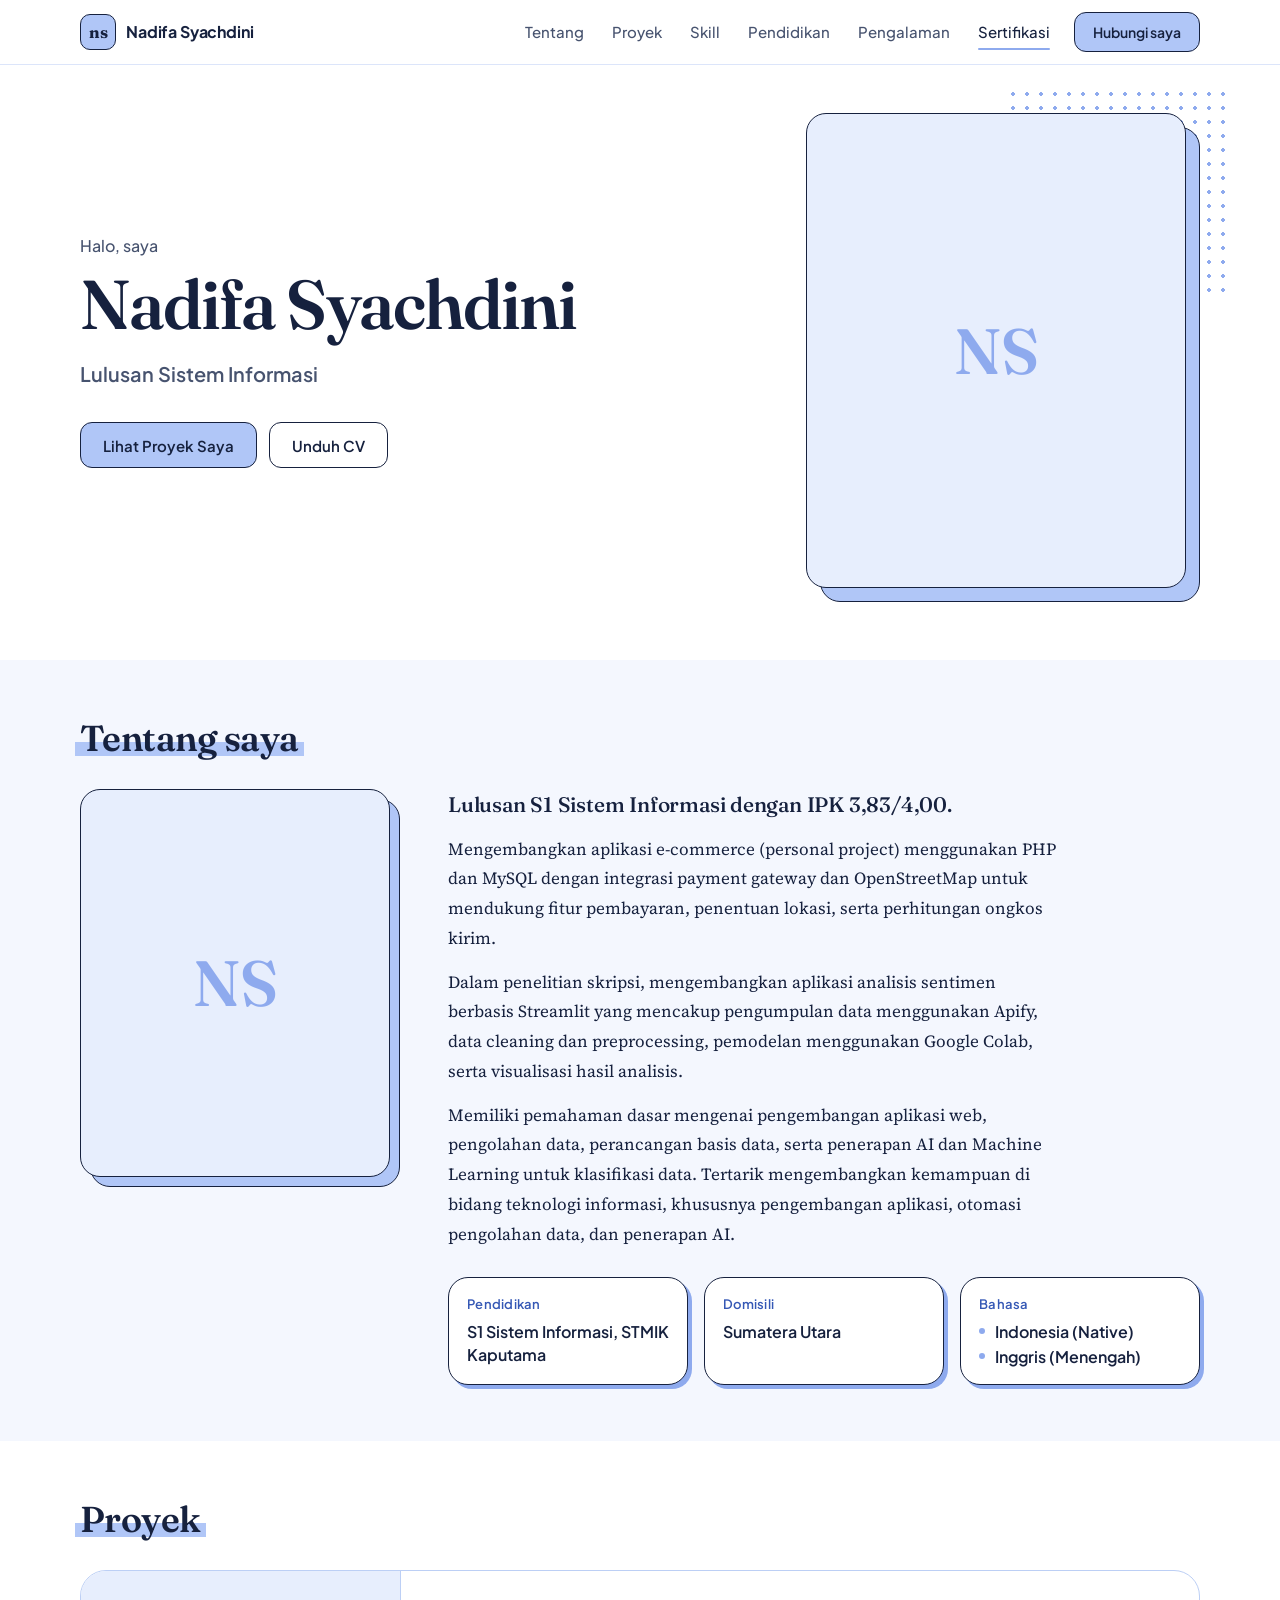
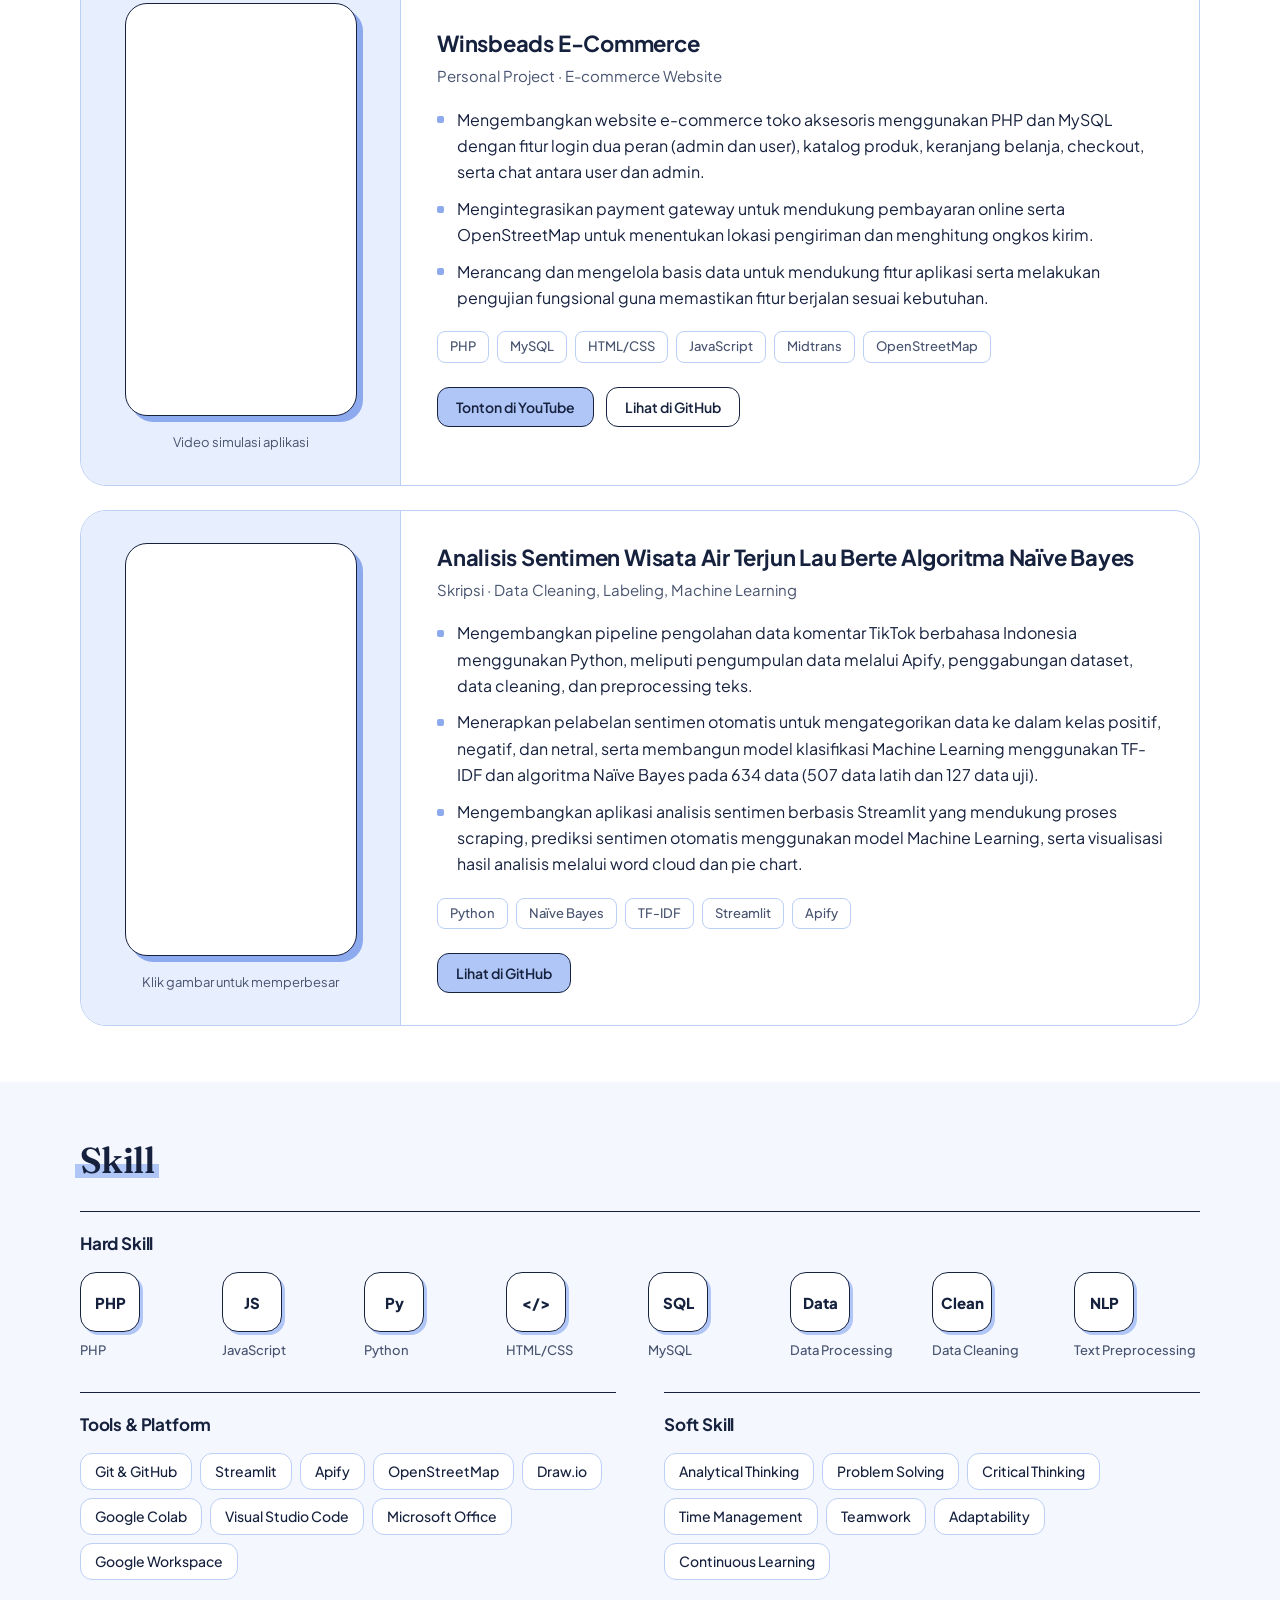
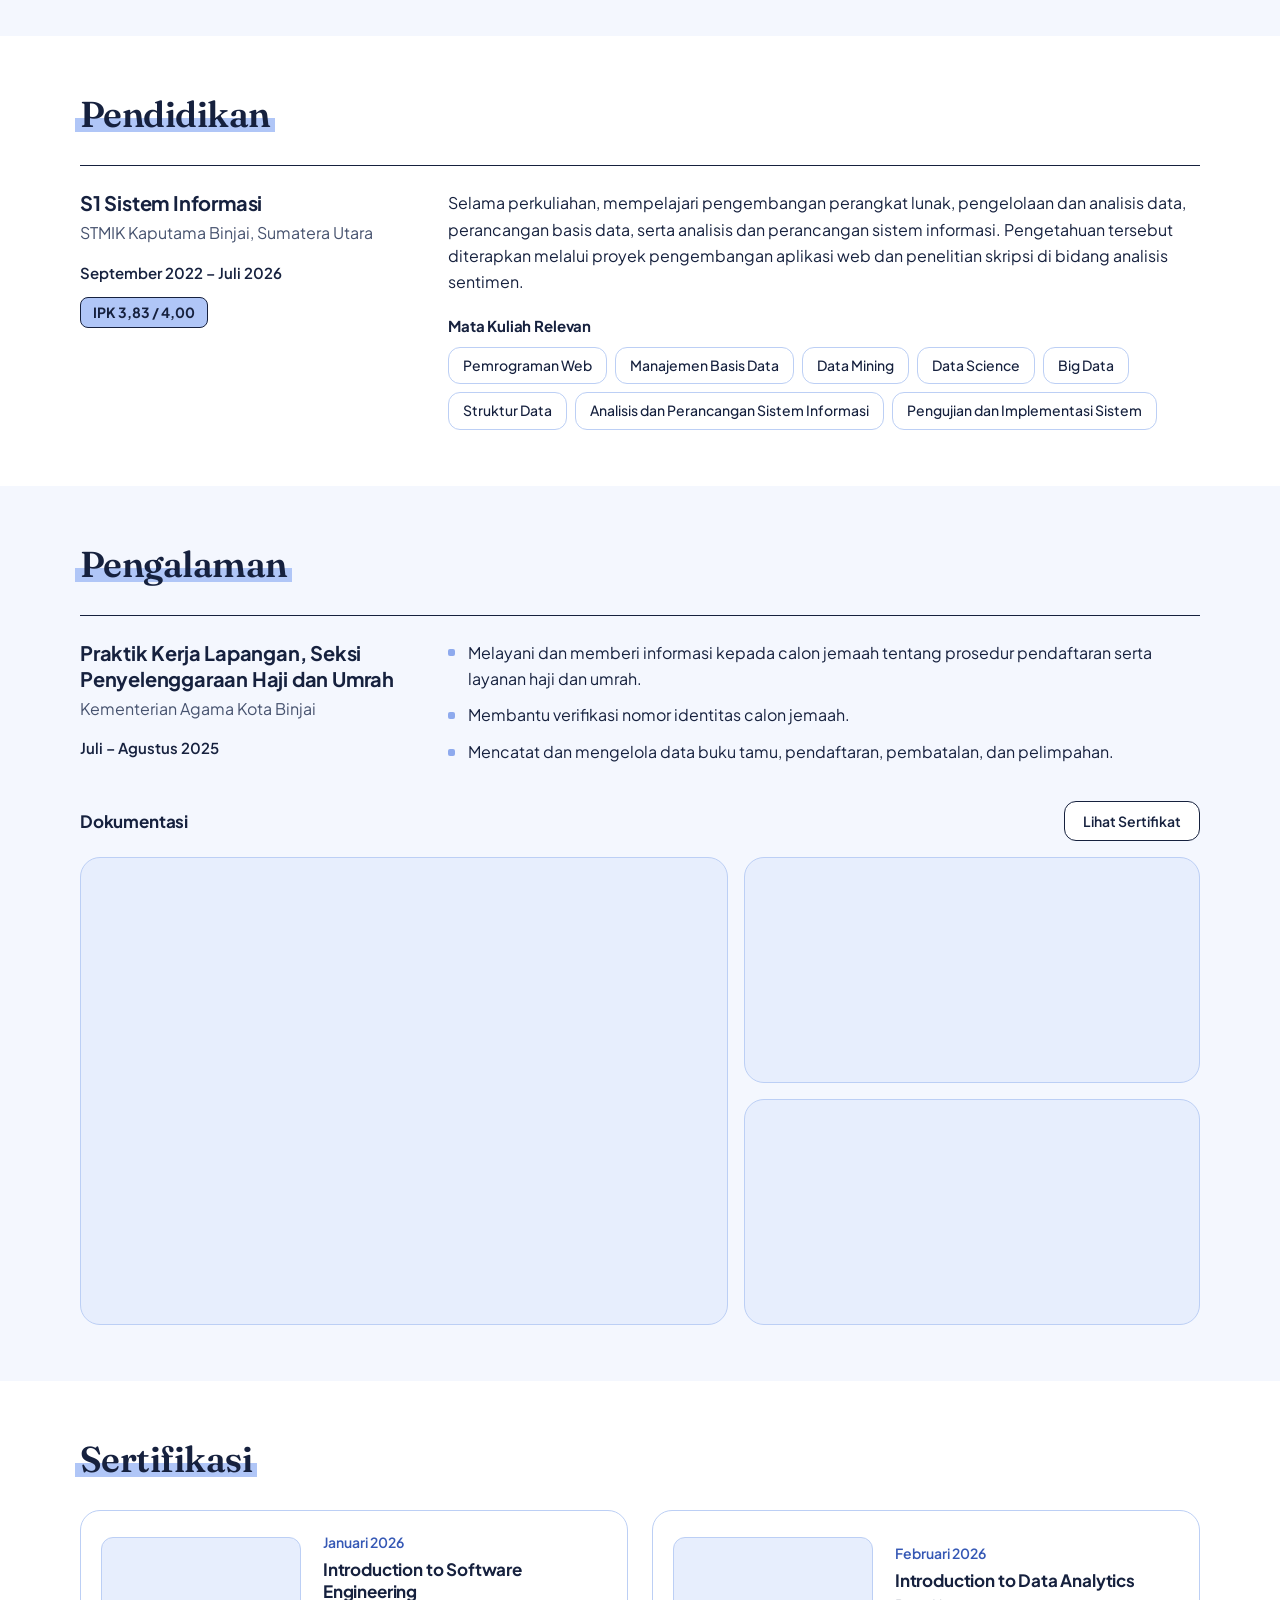
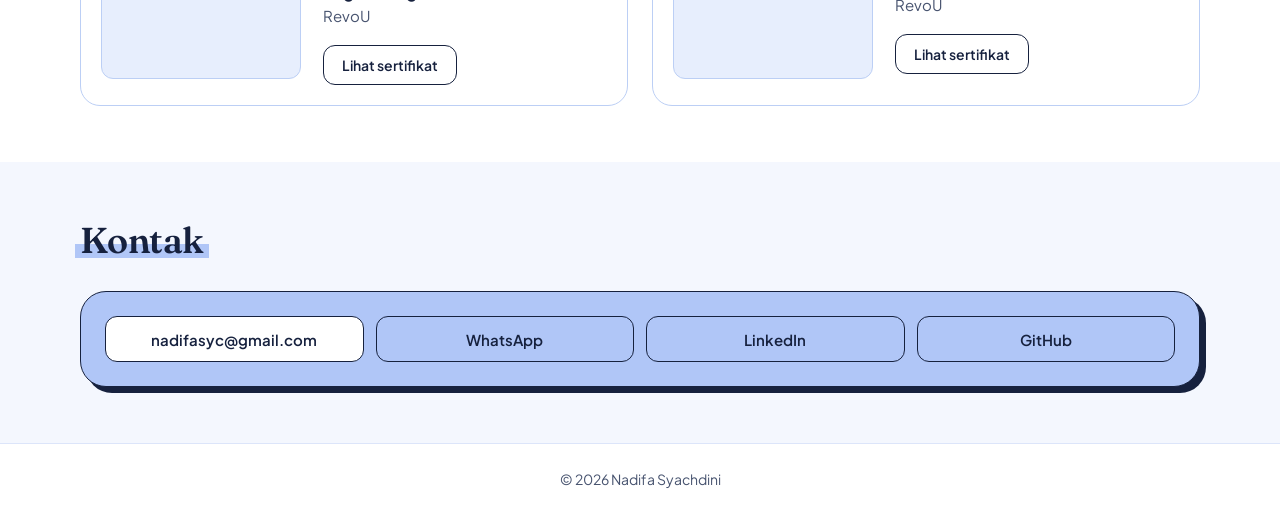
==== index.html @ 0b1e630a "Add files via upload" ====
<!DOCTYPE html>
<html lang="id">
<head>
  <meta charset="UTF-8">
  <meta name="viewport" content="width=device-width, initial-scale=1">

  <title>Nadifa Syachdini | Portofolio Lulusan Sistem Informasi</title>
  <meta name="description" content="Portofolio Nadifa Syachdini, lulusan S1 Sistem Informasi (IPK 3,83) yang mencari kesempatan magang di bidang teknologi informasi. Berisi proyek, pengalaman, dan keterampilan.">
  <meta name="theme-color" content="#B0C6F7">

  <meta property="og:title" content="Nadifa Syachdini | Portofolio">
  <meta property="og:description" content="Lulusan S1 Sistem Informasi yang mencari kesempatan magang. Lihat proyek, pengalaman, dan keterampilan saya.">
  <meta property="og:type" content="website">

  <link rel="icon" href="data:image/svg+xml,%3Csvg xmlns='http://www.w3.org/2000/svg' viewBox='0 0 64 64'%3E%3Crect x='2' y='2' width='60' height='60' rx='16' fill='%23B0C6F7' stroke='%2316213E' stroke-width='4'/%3E%3Ctext x='32' y='42' font-size='28' text-anchor='middle' fill='%2316213E' font-family='Georgia,serif' font-weight='700'%3Ens%3C/text%3E%3C/svg%3E">

  <link rel="preconnect" href="https://fonts.googleapis.com">
  <link rel="preconnect" href="https://fonts.gstatic.com" crossorigin>
  <link href="https://fonts.googleapis.com/css2?family=Fraunces:opsz,wght@9..144,500;9..144,600;9..144,700&family=Plus+Jakarta+Sans:wght@400;500;600;700;800&family=Source+Serif+4:opsz,wght@8..60,400;8..60,500&display=swap" rel="stylesheet">
  <link rel="stylesheet" href="style.css?v=10">
</head>
<body>

<a class="skip-link" href="#konten">Lewati ke konten</a>

<!-- ================= NAVIGASI ================= -->
<header class="site-header">
  <div class="wrap header-inner">
    <a class="brand" href="#beranda" aria-label="Kembali ke atas">
      <span class="brand-mark">ns</span>
      <span class="brand-name">Nadifa Syachdini</span>
    </a>

    <button class="nav-toggle" aria-expanded="false" aria-controls="menu" aria-label="Buka menu">
      <span></span><span></span>
    </button>

    <nav id="menu" class="nav" aria-label="Navigasi utama">
      <a href="#tentang">Tentang</a>
      <a href="#proyek">Proyek</a>
      <a href="#skill">Skill</a>
      <a href="#pendidikan">Pendidikan</a>
      <a href="#pengalaman">Pengalaman</a>
      <a href="#sertifikasi">Sertifikasi</a>
      <a href="#kontak" class="btn btn-primary btn-sm">Hubungi saya</a>
    </nav>
  </div>
</header>

<main id="konten">

<!-- ================= BERANDA ================= -->
<section class="hero" id="beranda">
  <div class="wrap hero-grid">
    <div class="hero-text">
      <p class="hello">Halo, saya</p>
      <h1>Nadifa Syachdini</h1>
      <p class="role">Lulusan Sistem Informasi</p>

      <div class="hero-actions">
        <a class="btn btn-primary" href="#proyek">Lihat Proyek Saya</a>
        <a class="btn btn-secondary" href="assets/CV-Nadifa-Syachdini.pdf" download>Unduh CV</a>
      </div>
    </div>

    <div class="hero-art">
      <div class="photo-frame">
        <div class="photo">
          <span class="initials" aria-hidden="true">NS</span>
          <img src="assets/foto.jpg" width="1000" height="1500" alt="Foto Nadifa Syachdini" fetchpriority="high" onerror="this.remove()">
        </div>
      </div>
    </div>
  </div>
</section>

<!-- ================= TENTANG ================= -->
<section class="section band" id="tentang">
  <div class="wrap">
    <div class="section-head"><h2>Tentang saya</h2></div>

    <div class="about-grid">
      <div class="photo-frame photo-frame-sm">
        <div class="photo">
          <span class="initials" aria-hidden="true">NS</span>
          <img src="assets/foto-tentang.jpg" width="960" height="1440" alt="Nadifa Syachdini mengenakan toga wisuda sambil membawa ijazah" loading="lazy" onerror="this.remove()">
        </div>
      </div>

      <div class="about-body">
        <p class="lead">Lulusan S1 Sistem Informasi dengan IPK 3,83/4,00.</p>

        <p>Mengembangkan aplikasi e-commerce (personal project) menggunakan PHP dan MySQL dengan integrasi payment gateway dan OpenStreetMap untuk mendukung fitur pembayaran, penentuan lokasi, serta perhitungan ongkos kirim.</p>
        <p>Dalam penelitian skripsi, mengembangkan aplikasi analisis sentimen berbasis Streamlit yang mencakup pengumpulan data menggunakan Apify, data cleaning dan preprocessing, pemodelan menggunakan Google Colab, serta visualisasi hasil analisis.</p>
        <p>Memiliki pemahaman dasar mengenai pengembangan aplikasi web, pengolahan data, perancangan basis data, serta penerapan AI dan Machine Learning untuk klasifikasi data. Tertarik mengembangkan kemampuan di bidang teknologi informasi, khususnya pengembangan aplikasi, otomasi pengolahan data, dan penerapan AI.</p>
        <dl class="facts">
          <div><dt>Pendidikan</dt><dd>S1 Sistem Informasi, STMIK Kaputama</dd></div>
          <div><dt>Domisili</dt><dd>Sumatera Utara</dd></div>
          <div>
            <dt>Bahasa</dt>
            <dd>
              <ul class="lang-list">
                <li>Indonesia (Native)</li>
                <li>Inggris (Menengah)</li>
              </ul>
            </dd>
          </div>
        </dl>
      </div>
    </div>
  </div>
</section>

<!-- ================= PROYEK ================= -->
<section class="section" id="proyek">
  <div class="wrap">
    <div class="section-head"><h2>Proyek</h2></div>

    <div class="projects">

      <article class="project">
        <div class="project-media">
          <div class="phone">
            <iframe src="https://www.youtube-nocookie.com/embed/VL2vAfkAEVM?rel=0" title="Video simulasi website Winsbeads E-Commerce" loading="lazy" allow="accelerometer; encrypted-media; picture-in-picture; fullscreen" allowfullscreen referrerpolicy="strict-origin-when-cross-origin"></iframe>
          </div>
          <p class="media-hint">Video simulasi aplikasi</p>
        </div>
        <div class="project-body">
          <h3>Winsbeads E-Commerce</h3>
          <p class="meta">Personal Project · E-commerce Website</p>
          <ul class="points">
            <li>Mengembangkan website e-commerce toko aksesoris menggunakan PHP dan MySQL dengan fitur login dua peran (admin dan user), katalog produk, keranjang belanja, checkout, serta chat antara user dan admin.</li>
            <li>Mengintegrasikan payment gateway untuk mendukung pembayaran online serta OpenStreetMap untuk menentukan lokasi pengiriman dan menghitung ongkos kirim.</li>
            <li>Merancang dan mengelola basis data untuk mendukung fitur aplikasi serta melakukan pengujian fungsional guna memastikan fitur berjalan sesuai kebutuhan.</li>
          </ul>
          <ul class="tags"><li>PHP</li><li>MySQL</li><li>HTML/CSS</li><li>JavaScript</li><li>Midtrans</li><li>OpenStreetMap</li></ul>
          <div class="actions">
            <a class="btn btn-primary btn-sm" href="https://youtube.com/shorts/VL2vAfkAEVM" target="_blank" rel="noopener">Tonton di YouTube</a>
            <a class="btn btn-secondary btn-sm" href="https://github.com/nadifasyc/WinsBeads" target="_blank" rel="noopener">Lihat di GitHub</a>
          </div>
        </div>
      </article>

      <article class="project">
        <div class="project-media">
          <a class="phone" href="assets/analisis-sentimen.jpg" target="_blank" rel="noopener" aria-label="Buka tangkapan layar aplikasi analisis sentimen dalam ukuran penuh">
            <img src="assets/analisis-sentimen.jpg" width="1080" height="1920" alt="Tangkapan layar aplikasi Streamlit analisis sentimen: unggah dataset CSV, hasil preprocessing, hasil prediksi Naive Bayes, serta pie chart dan word cloud per kelas sentimen" loading="lazy" onerror="this.remove()">
          </a>
          <p class="media-hint">Klik gambar untuk memperbesar</p>
        </div>
        <div class="project-body">
          <h3>Analisis Sentimen Wisata Air Terjun Lau Berte Algoritma Naïve Bayes</h3>
          <p class="meta">Skripsi · Data Cleaning, Labeling, Machine Learning</p>
          <ul class="points">
            <li>Mengembangkan pipeline pengolahan data komentar TikTok berbahasa Indonesia menggunakan Python, meliputi pengumpulan data melalui Apify, penggabungan dataset, data cleaning, dan preprocessing teks.</li>
            <li>Menerapkan pelabelan sentimen otomatis untuk mengategorikan data ke dalam kelas positif, negatif, dan netral, serta membangun model klasifikasi Machine Learning menggunakan TF-IDF dan algoritma Naïve Bayes pada 634 data (507 data latih dan 127 data uji).</li>
            <li>Mengembangkan aplikasi analisis sentimen berbasis Streamlit yang mendukung proses scraping, prediksi sentimen otomatis menggunakan model Machine Learning, serta visualisasi hasil analisis melalui word cloud dan pie chart.</li>
          </ul>
          <ul class="tags"><li>Python</li><li>Naïve Bayes</li><li>TF-IDF</li><li>Streamlit</li><li>Apify</li></ul>
          <div class="actions">
            <a class="btn btn-primary btn-sm" href="https://github.com/nadifasyc/Sentiment-Analysis-of-TikTok-Comments-on-Lau-Berte-Waterfall-using-Na-ve-Bayes-Classifier.git" target="_blank" rel="noopener">Lihat di GitHub</a>
          </div>
        </div>
      </article>

    </div>
  </div>
</section>

<!-- ================= SKILL ================= -->
<section class="section band" id="skill">
  <div class="wrap">
    <div class="section-head">
      <h2>Skill</h2>
    </div>

    <div class="skill-group">
      <h3>Hard Skill</h3>
      <ul class="tiles">
        <li><b class="tile">PHP</b>PHP</li>
        <li><b class="tile">JS</b>JavaScript</li>
        <li><b class="tile">Py</b>Python</li>
        <li><b class="tile">&lt;/&gt;</b>HTML/CSS</li>
        <li><b class="tile">SQL</b>MySQL</li>
        <li><b class="tile">Data</b>Data Processing</li>
        <li><b class="tile">Clean</b>Data Cleaning</li>
        <li><b class="tile">NLP</b>Text Preprocessing</li>
      </ul>
    </div>

    <div class="skill-pair">
      <div class="skill-group">
        <h3>Tools &amp; Platform</h3>
        <ul class="chips">
          <li>Git &amp; GitHub</li>
          <li>Streamlit</li>
          <li>Apify</li>
          <li>OpenStreetMap</li>
          <li>Draw.io</li>
          <li>Google Colab</li>
          <li>Visual Studio Code</li>
          <li>Microsoft Office</li>
          <li>Google Workspace</li>
        </ul>
      </div>

      <div class="skill-group">
        <h3>Soft Skill</h3>
        <ul class="chips">
          <li>Analytical Thinking</li>
          <li>Problem Solving</li>
          <li>Critical Thinking</li>
          <li>Time Management</li>
          <li>Teamwork</li>
          <li>Adaptability</li>
          <li>Continuous Learning</li>
        </ul>
      </div>
    </div>
  </div>
</section>

<!-- ================= PENDIDIKAN ================= -->
<section class="section" id="pendidikan">
  <div class="wrap">
    <div class="section-head"><h2>Pendidikan</h2></div>

    <article class="entry">
      <div class="entry-meta">
        <h3>S1 Sistem Informasi</h3>
        <p class="org">STMIK Kaputama Binjai, Sumatera Utara</p>
        <p class="period">September 2022 – Juli 2026</p>
        <p class="gpa">IPK 3,83 / 4,00</p>
      </div>
      <div class="entry-body">
        <p>Selama perkuliahan, mempelajari pengembangan perangkat lunak, pengelolaan dan analisis data, perancangan basis data, serta analisis dan perancangan sistem informasi. Pengetahuan tersebut diterapkan melalui proyek pengembangan aplikasi web dan penelitian skripsi di bidang analisis sentimen.</p>
        <h4 class="label">Mata Kuliah Relevan</h4>
        <ul class="chips">
          <li>Pemrograman Web</li>
          <li>Manajemen Basis Data</li>
          <li>Data Mining</li>
          <li>Data Science</li>
          <li>Big Data</li>
          <li>Struktur Data</li>
          <li>Analisis dan Perancangan Sistem Informasi</li>
          <li>Pengujian dan Implementasi Sistem</li>
        </ul>
      </div>
    </article>
  </div>
</section>

<!-- ================= PENGALAMAN ================= -->
<section class="section band" id="pengalaman">
  <div class="wrap">
    <div class="section-head"><h2>Pengalaman</h2></div>

    <article class="entry">
      <div class="entry-meta">
        <h3>Praktik Kerja Lapangan, Seksi Penyelenggaraan Haji dan Umrah</h3>
        <p class="org">Kementerian Agama Kota Binjai</p>
        <p class="period">Juli – Agustus 2025</p>
      </div>
      <div class="entry-body">
        <ul class="points">
          <li>Melayani dan memberi informasi kepada calon jemaah tentang prosedur pendaftaran serta layanan haji dan umrah.</li>
          <li>Membantu verifikasi nomor identitas calon jemaah.</li>
          <li>Mencatat dan mengelola data buku tamu, pendaftaran, pembatalan, dan pelimpahan.</li>
        </ul>
      </div>
    </article>

    <div class="docs">
      <div class="docs-head">
        <h4>Dokumentasi</h4>
        <a class="btn btn-secondary btn-sm" href="assets/sertifikat/magang-kemenag-binjai.pdf" target="_blank" rel="noopener">Lihat Sertifikat</a>
      </div>
      <div class="gallery">
        <figure class="g-main"><img src="assets/magang/foto-4.jpg" width="1400" height="990" alt="Foto bersama di depan Kantor Kementerian Agama Kota Binjai" loading="lazy" onerror="this.remove()"></figure>
        <figure><img src="assets/magang/foto-2.jpg" width="1000" height="562" alt="Dokumentasi kegiatan magang di ruang rapat Kementerian Agama Kota Binjai" loading="lazy" onerror="this.remove()"></figure>
        <figure><img src="assets/magang/foto-3.jpg" width="1000" height="562" alt="Dokumentasi kegiatan magang bersama pembimbing di Kementerian Agama Kota Binjai" loading="lazy" onerror="this.remove()"></figure>
      </div>
    </div>
  </div>
</section>

<!-- ================= SERTIFIKASI ================= -->
<section class="section" id="sertifikasi">
  <div class="wrap">
    <div class="section-head"><h2>Sertifikasi</h2></div>

    <div class="certs">

      <article class="cert">
        <a class="cert-thumb" href="assets/sertifikat/revou-software-engineering.pdf" target="_blank" rel="noopener" aria-label="Buka sertifikat Introduction to Software Engineering">
          <img src="assets/sertifikat/revou-software-engineering.jpg" width="900" height="638" alt="Pratinjau sertifikat Introduction to Software Engineering dari RevoU" loading="lazy" onerror="this.remove()">
        </a>
        <div class="cert-body">
          <p class="cert-date">Januari 2026</p>
          <h3>Introduction to Software Engineering</h3>
          <p class="cert-issuer">RevoU</p>
          <a class="btn btn-secondary btn-sm" href="assets/sertifikat/revou-software-engineering.pdf" target="_blank" rel="noopener">Lihat sertifikat</a>
        </div>
      </article>

      <article class="cert">
        <a class="cert-thumb" href="assets/sertifikat/revou-data-analytics.pdf" target="_blank" rel="noopener" aria-label="Buka sertifikat Introduction to Data Analytics">
          <img src="assets/sertifikat/revou-data-analystics.jpg" width="900" height="638" alt="Pratinjau sertifikat Introduction to Data Analytics dari RevoU" loading="lazy" onerror="this.remove()">
        </a>
        <div class="cert-body">
          <p class="cert-date">Februari 2026</p>
          <h3>Introduction to Data Analytics</h3>
          <p class="cert-issuer">RevoU</p>
          <a class="btn btn-secondary btn-sm" href="assets/sertifikat/revou-data-analytics.pdf" target="_blank" rel="noopener">Lihat sertifikat</a>
        </div>
      </article>

    </div>
  </div>
</section>

<!-- ================= KONTAK ================= -->
<section class="section band" id="kontak">
  <div class="wrap">
    <div class="section-head"><h2>Kontak</h2></div>

    <div class="contact-panel">
      <a class="btn btn-light" href="mailto:nadifasyc@gmail.com">nadifasyc@gmail.com</a>
      <a class="btn btn-outline" href="https://wa.me/6285763387532" target="_blank" rel="noopener">WhatsApp</a>
      <a class="btn btn-outline" href="https://www.linkedin.com/in/nadifa-syachdini-57b372319/" target="_blank" rel="noopener">LinkedIn</a>
      <a class="btn btn-outline" href="https://github.com/nadifasyc" target="_blank" rel="noopener">GitHub</a>
    </div>
  </div>
</section>

</main>

<footer class="site-footer">
  <div class="wrap">
    <p>© <span id="tahun">2026</span> Nadifa Syachdini</p>
  </div>
</footer>

<script src="script.js"></script>
</body>
</html>
---- style.css ----
/* =========================================================
   PORTOFOLIO – biru #B0C6F7 dan putih
   Semua ukuran dan warna diatur dari blok :root di bawah ini.

   Bahasa visual:
   - garis tinta tipis (1–1,5px) untuk elemen yang bisa disentuh
   - blok biru #B0C6F7 datar sebagai satu-satunya warna isian utama
   - bayangan "offset" keras (bukan bayangan lembut) pada beberapa elemen
   ========================================================= */

:root {
  /* warna */
  --brand:      #B0C6F7;   /* biru utama permintaan Anda */
  --brand-600:  #8EAAEE;   /* hover, bayangan offset, titik hiasan */
  --brand-700:  #3558B5;   /* teks tautan (kontras 6,5:1 di atas putih) */
  --tint-1:     #F4F7FE;   /* latar section selang-seling */
  --tint-2:     #E7EEFD;   /* panel media */
  --line:       #DCE5FA;
  --line-strong:#BCCFF5;
  --ink:        #16213E;   /* teks utama: biru tua, bukan hitam */
  --ink-2:      #47536F;   /* teks sekunder */
  --white:      #FFFFFF;

  /* huruf */
  --font-display: "Fraunces", "Bitstream Charter", Charter, Georgia, serif;
  --font-body: "Plus Jakarta Sans", Inter, "Segoe UI", system-ui, sans-serif;

  /* sudut */
  --r-s: 8px;
  --r-m: 12px;
  --r-l: 20px;
  --r-xl: 26px;

  /* tata letak: semua section memakai angka yang sama */
  --wrap: 1120px;
  --gutter: 24px;
  --side: 320px;           /* lebar kolom kiri (foto, meta, media proyek) */
  --gap: 48px;             /* jarak antar kolom */
  --space-section: 56px;   /* jarak atas dan bawah tiap section */
  --space-head: 28px;      /* jarak judul section ke isi */
  --header-h: 64px;
}

*, *::before, *::after { box-sizing: border-box; }
html { scroll-behavior: smooth; scroll-padding-top: calc(var(--header-h) + 16px); -webkit-text-size-adjust: 100%; }
body {
  margin: 0;
  font: 400 1rem/1.65 var(--font-body);
  color: var(--ink);
  background: var(--white);
  -webkit-font-smoothing: antialiased;
  overflow-x: hidden;
}
img { max-width: 100%; display: block; }
a { color: var(--brand-700); }
h1, h2, h3, h4, p, ul, ol, dl, dd, figure { margin: 0; padding: 0; }
ul, ol { list-style: none; }
h3, h4 { font-family: var(--font-body); line-height: 1.3; letter-spacing: -.01em; }

.wrap { width: min(var(--wrap), 100% - var(--gutter) * 2); margin-inline: auto; }

:focus-visible { outline: 3px solid var(--brand-700); outline-offset: 3px; border-radius: 6px; }

.skip-link { position: absolute; left: 16px; top: -64px; z-index: 100; background: var(--ink); color: #fff; padding: 10px 16px; border-radius: var(--r-s); }
.skip-link:focus { top: 12px; }

/* ---------- Tombol: satu tinggi, satu bentuk ---------- */
.btn {
  display: inline-flex; align-items: center; justify-content: center; gap: 8px;
  height: 46px; padding: 0 22px; border-radius: var(--r-m);
  border: 1.5px solid var(--ink); font: 600 .9375rem/1 var(--font-body);
  text-decoration: none; text-align: center; white-space: nowrap; cursor: pointer;
  transition: transform .15s, box-shadow .15s, background-color .15s;
}
.btn-sm { height: 40px; padding: 0 18px; font-size: .875rem; }
.btn-primary { background: var(--brand); color: var(--ink); }
.btn-secondary { background: var(--white); color: var(--ink); }
.btn-primary:hover { transform: translate(-2px, -2px); box-shadow: 3px 3px 0 var(--ink); }
.btn-secondary:hover { transform: translate(-2px, -2px); box-shadow: 3px 3px 0 var(--brand-600); }
.btn:active { transform: none; box-shadow: none; }

/* ---------- Header ---------- */
.site-header { position: sticky; top: 0; z-index: 50; background: var(--white); border-bottom: 1px solid var(--line); }
.header-inner { height: var(--header-h); display: flex; align-items: center; justify-content: space-between; gap: 24px; }
.brand { display: flex; align-items: center; gap: 10px; text-decoration: none; color: var(--ink); }
.brand-mark {
  display: grid; place-items: center; width: 36px; height: 36px; border-radius: 10px;
  background: var(--brand); border: 1.5px solid var(--ink);
  font: 700 1rem/1 var(--font-display);
}
.brand-name { font-weight: 700; letter-spacing: -.01em; }

.nav { display: flex; align-items: center; gap: 4px; }
.nav a:not(.btn) { position: relative; padding: 8px 12px; color: var(--ink-2); font-weight: 500; font-size: .9375rem; text-decoration: none; transition: color .15s; }
.nav a:not(.btn):hover { color: var(--ink); }
.nav a:not(.btn)[aria-current="true"] { color: var(--ink); }
.nav a:not(.btn)[aria-current="true"]::after { content: ""; position: absolute; left: 12px; right: 12px; bottom: 2px; height: 2px; background: var(--brand-600); border-radius: 2px; }
.nav .btn { margin-left: 8px; }

.nav-toggle { display: none; width: 44px; height: 44px; position: relative; background: var(--white); border: 1.5px solid var(--ink); border-radius: var(--r-m); cursor: pointer; }
.nav-toggle span { position: absolute; left: 12px; right: 12px; height: 2px; background: var(--ink); border-radius: 2px; transition: transform .2s, top .2s; }
.nav-toggle span:first-child { top: 15px; }
.nav-toggle span:last-child { top: 25px; }
.nav-toggle[aria-expanded="true"] span:first-child { top: 20px; transform: rotate(45deg); }
.nav-toggle[aria-expanded="true"] span:last-child { top: 20px; transform: rotate(-45deg); }

/* ---------- Pola section ---------- */
.section { padding-block: var(--space-section); }
.band { background: var(--tint-1); }
.section-head { margin-bottom: var(--space-head); }
.section-head h2 {
  display: inline; font: 600 clamp(1.75rem, 3vw, 2.25rem)/1.25 var(--font-display); letter-spacing: -.015em;
  padding: 0 .14em; margin-left: -.14em;
  background: linear-gradient(transparent 60%, var(--brand) 60% 92%, transparent 92%);
  -webkit-box-decoration-break: clone; box-decoration-break: clone;
}
.section-intro { margin-top: 14px; color: var(--ink-2); }

/* ---------- Bingkai foto (dipakai di beranda dan tentang) ---------- */
.photo-frame { position: relative; z-index: 1; width: 100%; aspect-ratio: 4 / 5; }
.photo-frame::before {
  content: ""; position: absolute; inset: 0; z-index: -1; transform: translate(14px, 14px);
  background: var(--brand); border: 1.5px solid var(--ink); border-radius: var(--r-l);
}
.photo { position: absolute; inset: 0; overflow: hidden; background: var(--tint-2); border: 1.5px solid var(--ink); border-radius: var(--r-l); display: grid; place-items: center; }
.photo img { position: absolute; inset: 0; width: 100%; height: 100%; object-fit: cover; }
.initials { font: 600 4rem/1 var(--font-display); color: var(--brand-600); }

/* ---------- Beranda ---------- */
.hero { padding-block: 48px 72px; overflow: hidden; }
.hero-grid { display: grid; grid-template-columns: minmax(0, 1fr) 380px; gap: 72px; align-items: center; }
.hello { color: var(--ink-2); font-weight: 500; margin-bottom: 10px; }
.hero h1 { font: 600 clamp(2.5rem, 5.4vw, 4.4rem)/1.02 var(--font-display); letter-spacing: -.028em; }
.role { margin: 18px 0 32px; font-size: 1.25rem; font-weight: 600; color: var(--ink-2); }
.hero-actions { display: flex; flex-wrap: wrap; gap: 12px; }

.hero-art { position: relative; width: 100%; max-width: 380px; justify-self: end; margin-right: 14px; }
.hero-art::before {
  content: ""; position: absolute; z-index: 0; top: -26px; right: -40px; width: 58%; height: 44%;
  background-image: radial-gradient(var(--brand-600) 1.6px, transparent 1.8px); background-size: 14px 14px;
}

/* ---------- Tentang ---------- */
.about-grid { display: grid; grid-template-columns: var(--side) minmax(0, 1fr); gap: var(--gap); align-items: start; }
.photo-frame-sm::before { transform: translate(10px, 10px); }
.photo-frame-sm { margin-right: 10px; width: calc(100% - 10px); }
.about-body { max-width: none; }
.about-body > p { max-width: 68ch; }
.about-body p { margin-bottom: 14px; font-family: "Source Serif 4", Georgia, serif; font-size: 1.0625rem; line-height: 1.75; }
.about-body .lead { font-family: var(--font-display); font-size: 1.3125rem; font-weight: 500; line-height: 1.5; letter-spacing: -.01em; }
.facts { display: grid; grid-template-columns: repeat(3, minmax(0, 1fr)); gap: 16px; margin-top: 28px; }
.facts div { padding: 16px 18px; background: var(--white); border: 1.5px solid var(--ink); border-radius: var(--r-l); box-shadow: 4px 4px 0 var(--brand-600); }
.facts dt { font-size: .8125rem; font-weight: 600; letter-spacing: .02em; color: var(--brand-700); margin-bottom: 4px; }
.facts dd { font-weight: 600; line-height: 1.45; }
.lang-list li { display: flex; align-items: center; gap: 10px; white-space: nowrap; }
.lang-list li::before { content: ""; width: 6px; height: 6px; border-radius: 50%; background: var(--brand-600); flex: none; }
.lang-list li + li { margin-top: 2px; }


/* ---------- Proyek ---------- */
.projects { display: grid; gap: 24px; }
.project { display: grid; grid-template-columns: var(--side) minmax(0, 1fr); background: var(--white); border: 1px solid var(--line-strong); border-radius: var(--r-xl); overflow: hidden; }
.project-media { background: var(--tint-2); border-right: 1px solid var(--line-strong); padding: 32px 24px; display: flex; flex-direction: column; align-items: center; justify-content: center; gap: 16px; }
.phone {
  display: block; width: 100%; max-width: 232px; aspect-ratio: 9 / 16; overflow: hidden;
  background: var(--white); border: 1.5px solid var(--ink); border-radius: 22px; box-shadow: 6px 6px 0 var(--brand-600);
}
a.phone { transition: transform .15s, box-shadow .15s; }
a.phone:hover { transform: translate(-2px, -2px); box-shadow: 8px 8px 0 var(--brand-600); }
.phone iframe, .phone img { display: block; width: 100%; height: 100%; border: 0; object-fit: cover; object-position: top; }
.media-hint { font-size: .8125rem; color: var(--ink-2); text-align: center; }

.project-body { padding: 32px 36px; display: flex; flex-direction: column; justify-content: center; }
.project-body h3 { font-size: 1.375rem; font-weight: 700; }
.meta { margin: 6px 0 18px; font-size: .9375rem; color: var(--ink-2); }
.points li { position: relative; padding-left: 20px; margin-bottom: 10px; }
.points li:last-child { margin-bottom: 0; }
.points li::before { content: ""; position: absolute; left: 0; top: .62em; width: 7px; height: 7px; border-radius: 2px; background: var(--brand-600); }
.tags { display: flex; flex-wrap: wrap; gap: 8px; margin: 20px 0 24px; }
.tags li { padding: 4px 12px; border: 1px solid var(--line-strong); border-radius: var(--r-s); font-size: .8125rem; font-weight: 500; color: var(--ink-2); background: var(--white); }
.actions { display: flex; flex-wrap: wrap; gap: 12px; }

/* ---------- Skill ---------- */
.skill-group { padding-top: 20px; border-top: 1px solid var(--ink); }
.skill-group h3 { font-size: 1.0625rem; font-weight: 700; margin-bottom: 18px; }
.skill-pair { display: grid; grid-template-columns: repeat(2, minmax(0, 1fr)); gap: var(--gap); margin-top: 32px; }

.tiles { display: grid; grid-template-columns: repeat(8, minmax(0, 1fr)); gap: 16px; }
.tiles li { display: flex; flex-direction: column; align-items: flex-start; gap: 10px; font-size: .8125rem; font-weight: 500; line-height: 1.35; color: var(--ink-2); }
.tile {
  display: grid; place-items: center; width: 60px; height: 60px;
  background: var(--white); border: 1.5px solid var(--ink); border-radius: 16px; box-shadow: 3px 3px 0 var(--brand);
  font: 800 .9375rem/1 var(--font-body); color: var(--ink);
}

.chips { display: flex; flex-wrap: wrap; gap: 8px; }
.chips li { padding: 6px 14px; background: var(--white); border: 1px solid var(--line-strong); border-radius: var(--r-m); font-size: .875rem; font-weight: 500; }

/* ---------- Pendidikan & Pengalaman: satu pola "entri" ---------- */
.entry { display: grid; grid-template-columns: var(--side) minmax(0, 1fr); gap: var(--gap); padding-top: 24px; border-top: 1px solid var(--ink); }
.entry-meta h3 { font-size: 1.25rem; font-weight: 700; }
.org { margin-top: 4px; color: var(--ink-2); }
.period { margin-top: 14px; font-weight: 600; font-size: .9375rem; }
.gpa { display: inline-block; margin-top: 12px; padding: 5px 12px; background: var(--brand); border: 1.5px solid var(--ink); border-radius: var(--r-s); font-weight: 700; font-size: .875rem; line-height: 1.3; }
.entry-body { max-width: 68ch; }
.entry-body > p { margin-bottom: 20px; }
.label { font-size: .9375rem; font-weight: 700; margin-bottom: 12px; }

/* galeri dokumentasi: satu foto besar + dua foto bertumpuk */
.docs { margin-top: 36px; }
.docs-head { display: flex; flex-wrap: wrap; align-items: center; justify-content: space-between; gap: 12px 16px; margin-bottom: 16px; }
.docs-head h4 { font-size: 1.0625rem; font-weight: 700; }
.gallery { display: grid; grid-template-columns: 1.42fr 1fr; grid-auto-rows: clamp(150px, 18.5vw, 226px); gap: 16px; }
.gallery figure { overflow: hidden; background: var(--tint-2); border: 1px solid var(--line-strong); border-radius: var(--r-l); }
.gallery img { width: 100%; height: 100%; object-fit: cover; }
.gallery .g-main { grid-row: 1 / span 2; }
.gallery .g-main img { object-position: center 40%; }

/* ---------- Sertifikasi ---------- */
.certs { display: grid; grid-template-columns: repeat(2, minmax(0, 1fr)); gap: 24px; }
.cert { display: grid; grid-template-columns: 200px minmax(0, 1fr); gap: 22px; align-items: center; padding: 20px; background: var(--white); border: 1px solid var(--line-strong); border-radius: var(--r-l); }
.cert-thumb { display: block; overflow: hidden; border: 1px solid var(--line-strong); border-radius: var(--r-m); background: var(--tint-2); aspect-ratio: 900 / 638; transition: transform .15s, box-shadow .15s; }
.cert-thumb:hover { transform: translate(-2px, -2px); box-shadow: 4px 4px 0 var(--brand-600); }
.cert-thumb img { width: 100%; height: 100%; object-fit: cover; }
.cert-date { font-size: .875rem; font-weight: 600; color: var(--brand-700); }
.cert-body h3 { font-size: 1.0625rem; font-weight: 700; margin: 4px 0 2px; }
.cert-issuer { color: var(--ink-2); font-size: .9375rem; margin-bottom: 16px; }

/* ---------- Kontak ---------- */
.contact-panel {
  display: grid; grid-template-columns: repeat(4, minmax(0, 1fr)); gap: 12px; padding: 24px;
  background: var(--brand); border: 1.5px solid var(--ink); border-radius: var(--r-xl); box-shadow: 6px 6px 0 var(--ink);
}
.contact-panel .btn { width: 100%; }
.btn-light { background: var(--white); color: var(--ink); }
.btn-outline { background: transparent; color: var(--ink); }
.btn-light:hover, .btn-outline:hover { transform: translate(-2px, -2px); box-shadow: 3px 3px 0 var(--ink); }
.btn-outline:hover { background: var(--white); }

/* ---------- Footer ---------- */
.site-footer { padding: 24px 0 28px; border-top: 1px solid var(--line); text-align: center; font-size: .875rem; color: var(--ink-2); }

/* ---------- Satu momen animasi: teks beranda saat halaman dibuka ---------- */
@keyframes rise { from { opacity: 0; transform: translateY(14px); } to { opacity: 1; transform: none; } }
.hero-text > * { animation: rise .55s cubic-bezier(.2, .7, .2, 1) both; }
.hero-text > :nth-child(2) { animation-delay: .05s; }
.hero-text > :nth-child(3) { animation-delay: .1s; }
.hero-text > :nth-child(4) { animation-delay: .15s; }

@media (prefers-reduced-motion: reduce) {
  html { scroll-behavior: auto; }
  *, *::before, *::after { animation: none !important; transition: none !important; }
}

/* ---------- Tablet ---------- */
@media (max-width: 1023px) {
  :root { --side: 280px; --gap: 36px; }
  .hero-grid { grid-template-columns: minmax(0, 1fr) 320px; gap: 48px; }
  .tiles { grid-template-columns: repeat(4, minmax(0, 1fr)); row-gap: 20px; }
  .contact-panel { grid-template-columns: repeat(2, minmax(0, 1fr)); }
  .project-body { padding: 28px; }
}

/* menu berubah jadi tombol ketika ruang tidak cukup */
@media (max-width: 959px) {
  .nav-toggle { display: block; }
  .nav {
    display: none; position: absolute; top: 100%; left: 0; right: 0; flex-direction: column; align-items: stretch; gap: 0;
    padding: 8px var(--gutter) 20px; background: var(--white); border-bottom: 1px solid var(--line-strong);
  }
  .nav.open { display: flex; }
  .nav a:not(.btn) { padding: 14px 0; border-bottom: 1px solid var(--line); }
  .nav a:not(.btn)[aria-current="true"]::after { display: none; }
  .nav .btn { margin: 16px 0 0; }
}

@media (max-width: 859px) {
  :root { --gap: 28px; --space-section: 48px; }
  .hero { padding-block: 32px 56px; }
  .hero-grid { grid-template-columns: minmax(0, 1fr) 260px; gap: 32px; }
  .hero-art::before { right: -28px; }
  .certs { grid-template-columns: 1fr; }
}

/* kolom kiri-kanan baru menumpuk ketika layar benar-benar sempit */
@media (max-width: 719px) {
  .about-grid, .entry { grid-template-columns: 1fr; }
  .about-grid { gap: 32px; }
  .entry { gap: 16px; }
  .photo-frame-sm { max-width: 280px; }
  .project { grid-template-columns: 1fr; }
  .project-media { border-right: 0; border-bottom: 1px solid var(--line-strong); }
  .skill-pair { grid-template-columns: 1fr; gap: 32px; }
}

/* ---------- HP ---------- */
@media (max-width: 639px) {
  :root { --gutter: 20px; --space-section: 40px; --space-head: 22px; }
  .hero-grid { grid-template-columns: 1fr; gap: 40px; }
  .hero-art { justify-self: start; max-width: 300px; }
  .hero h1 { font-size: 2.6rem; }
  .role { font-size: 1.125rem; margin: 14px 0 24px; }
  .hero-actions .btn { flex: 1 1 140px; }
  .facts { grid-template-columns: 1fr; gap: 16px; }
  .project-body { padding: 24px 20px; }
  .tiles { grid-template-columns: repeat(4, minmax(0, 1fr)); gap: 16px 8px; }
  .tile { width: 52px; height: 52px; border-radius: 14px; }
  .gallery { grid-template-columns: 1fr 1fr; grid-auto-rows: auto; gap: 12px; }
  .gallery figure { aspect-ratio: 4 / 3; border-radius: var(--r-m); }
  .gallery .g-main { grid-row: auto; grid-column: 1 / -1; }
  .docs-head .btn { width: 100%; }
  .actions .btn { flex: 1 1 140px; }
  .cert { grid-template-columns: 1fr; padding: 16px; gap: 16px; align-items: stretch; }
  .contact-panel { grid-template-columns: 1fr; padding: 18px; box-shadow: 5px 5px 0 var(--ink); }
}
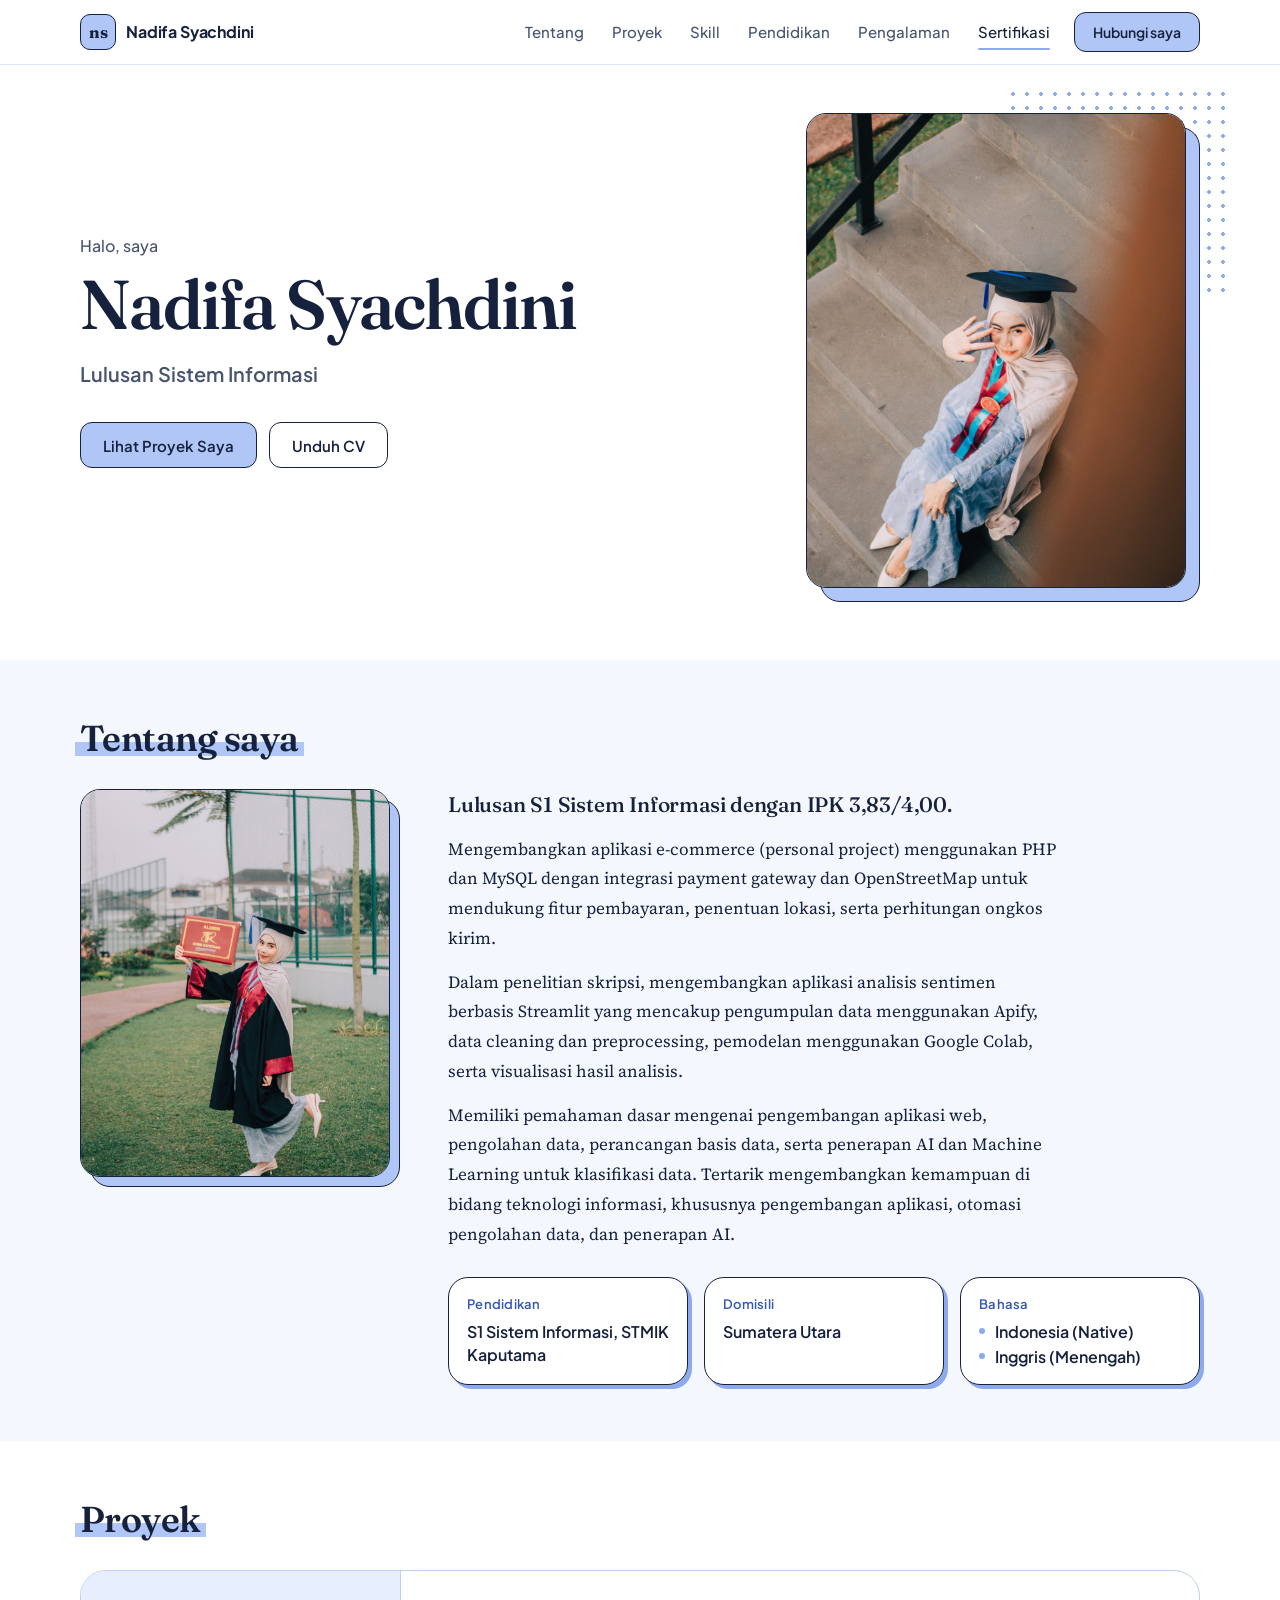
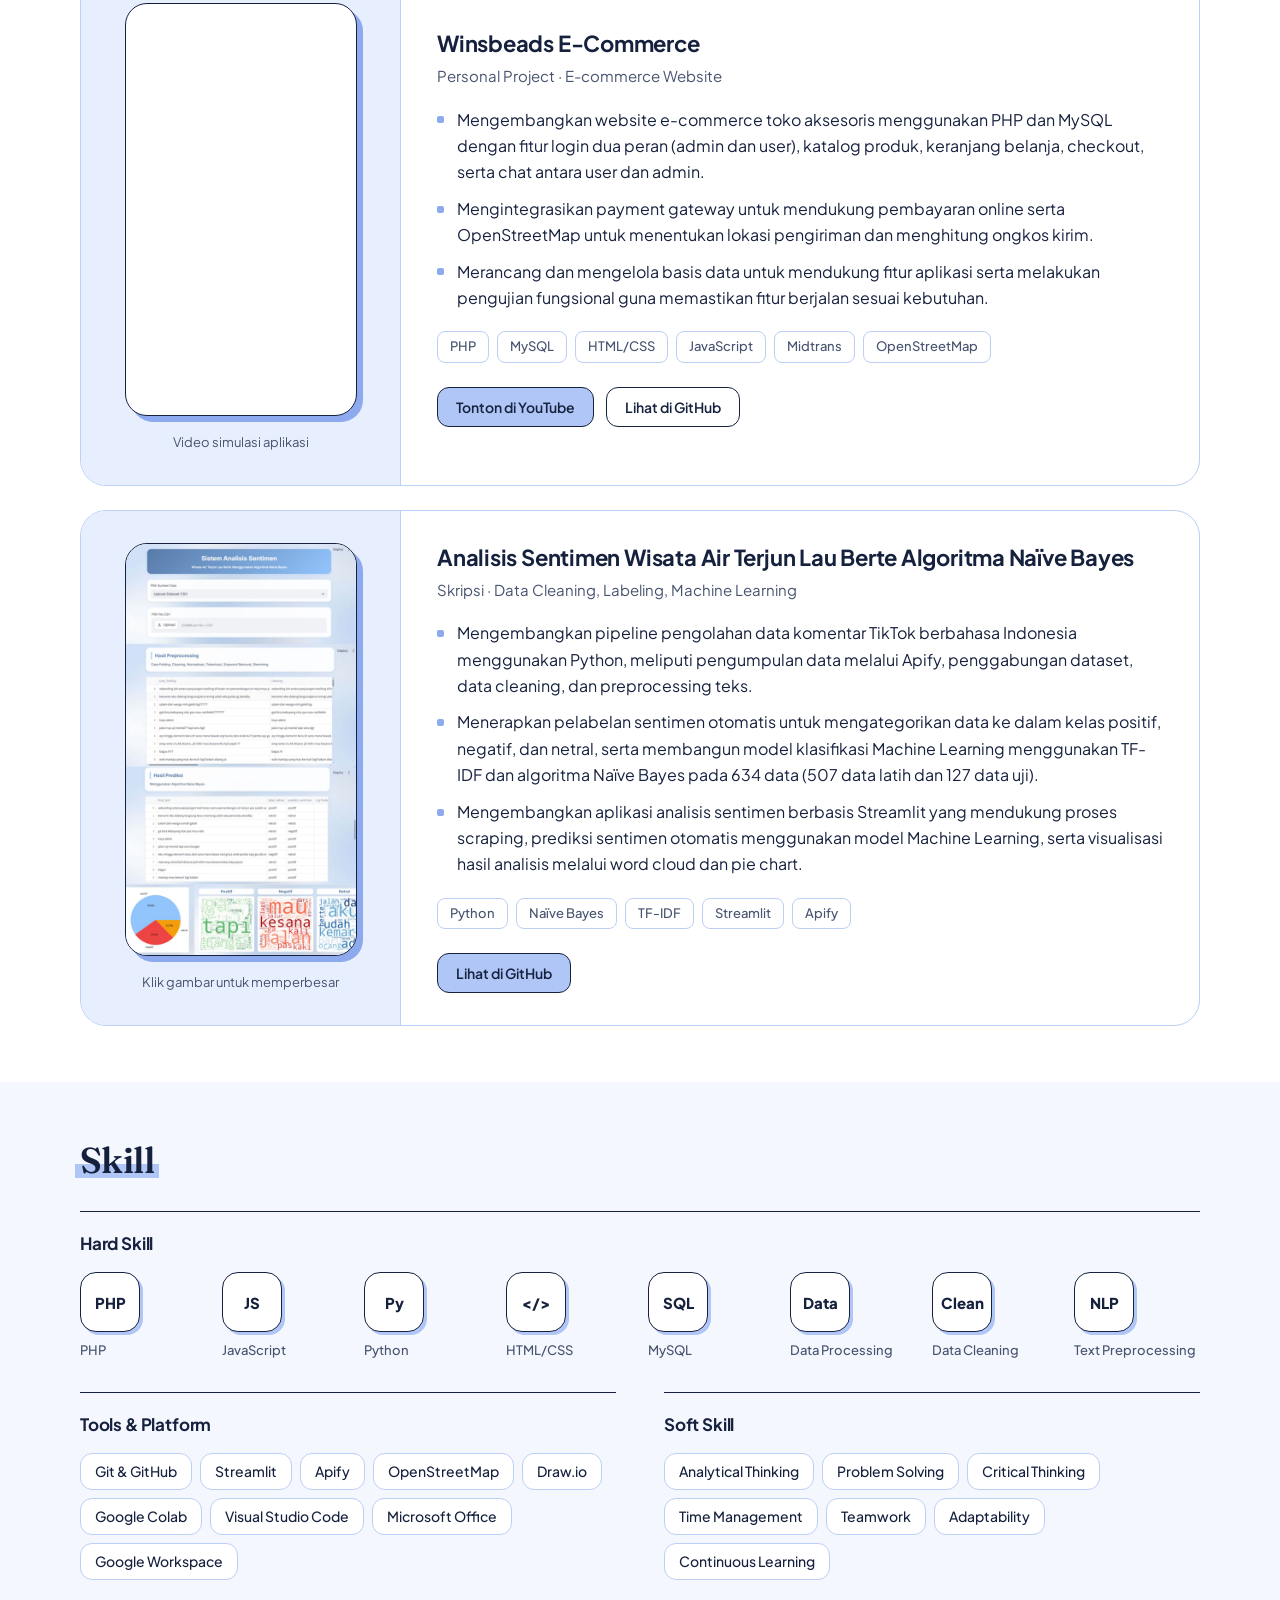
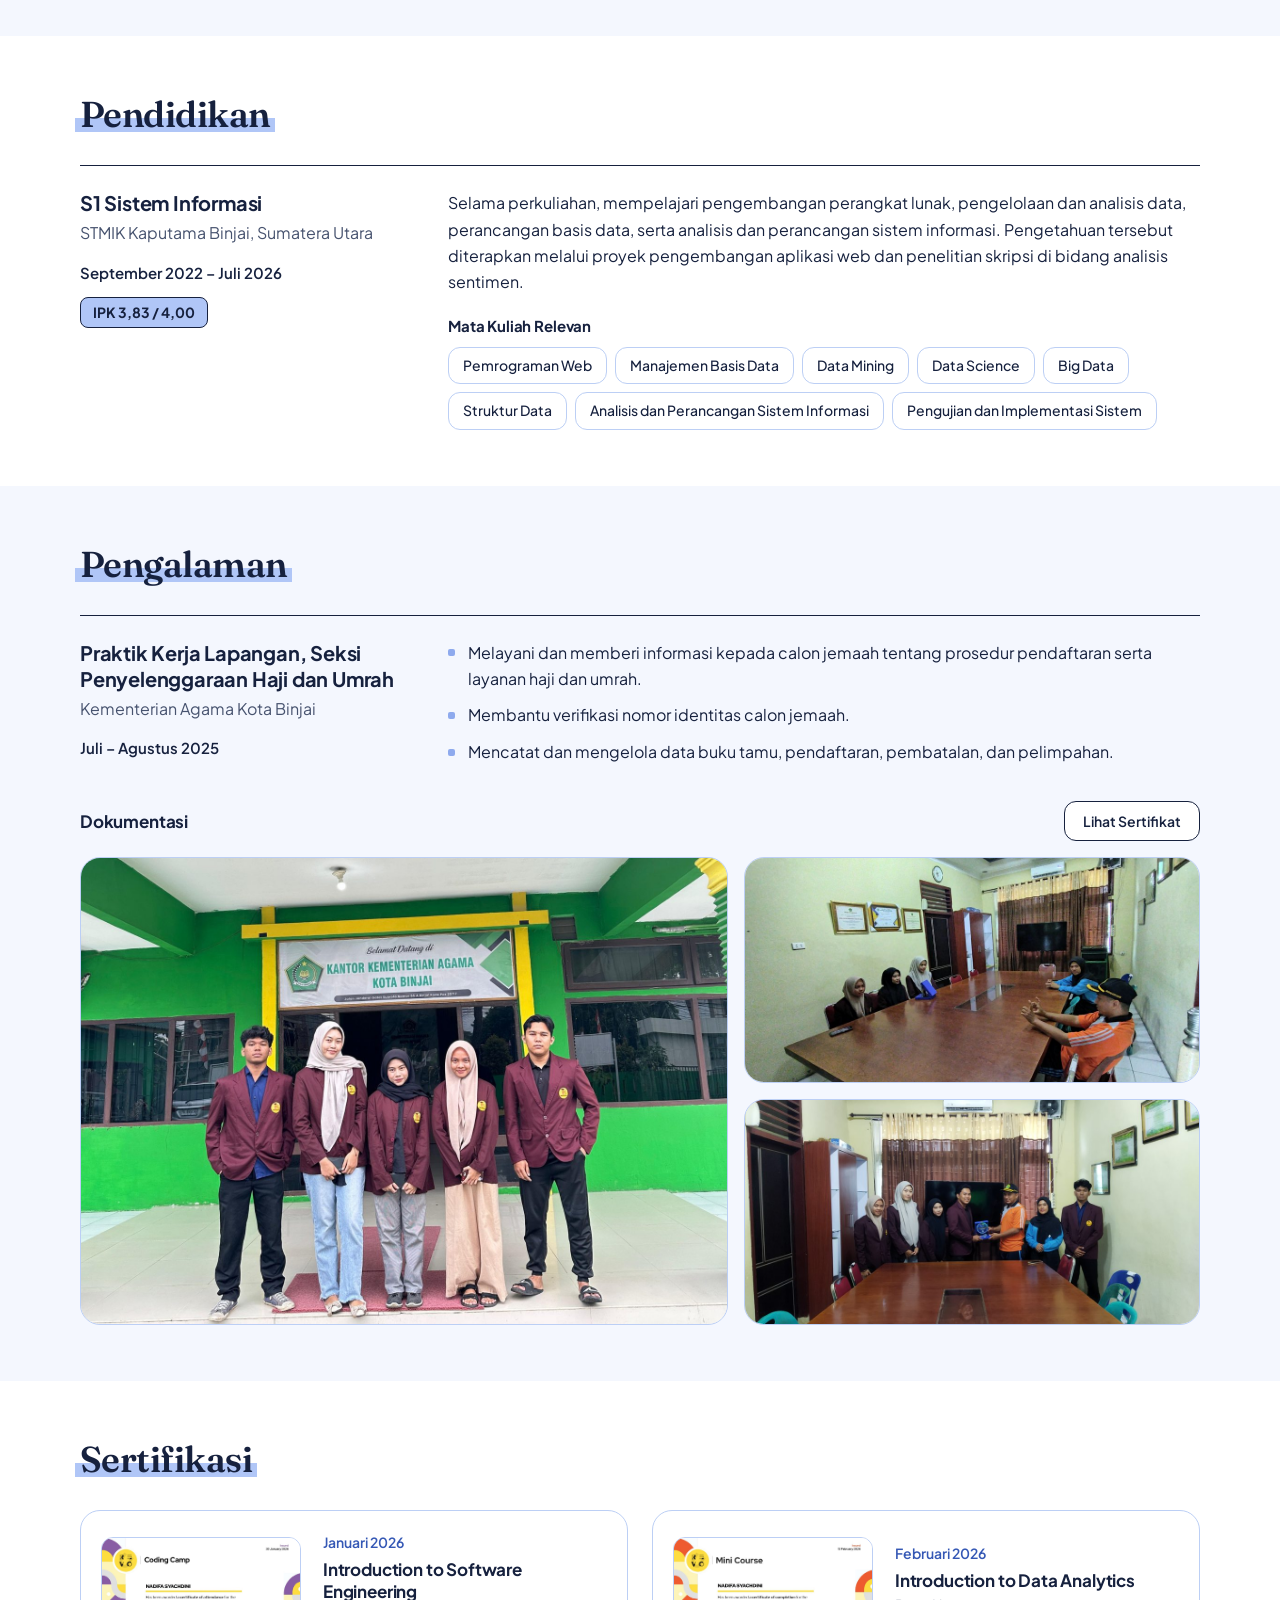
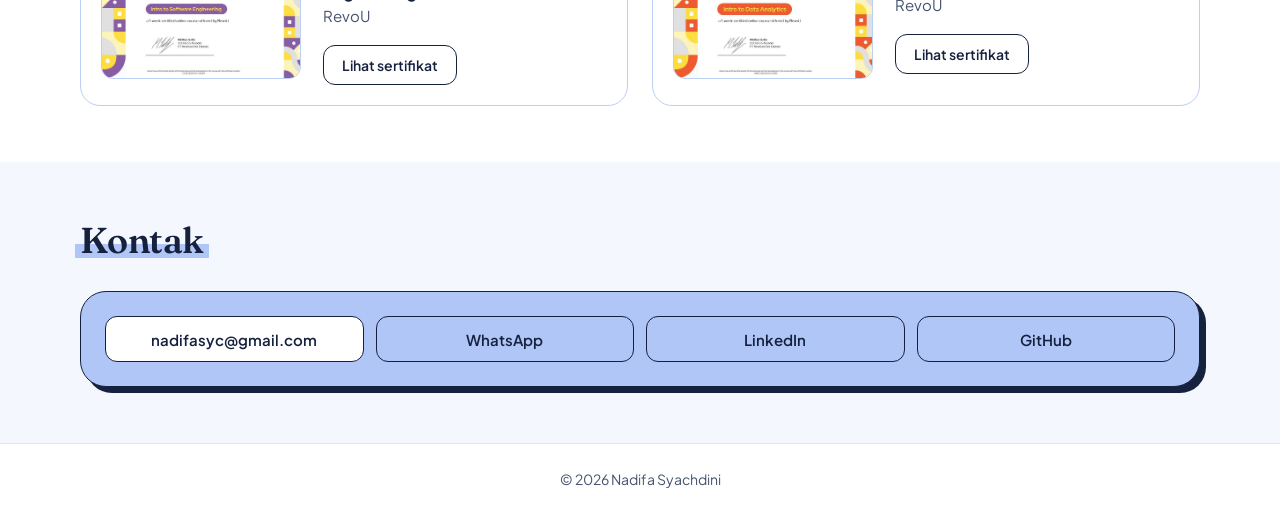
==== commit 3aecca44: "Update index.html" ====
--- a/index.html
+++ b/index.html
@@ -5,11 +5,11 @@
   <meta name="viewport" content="width=device-width, initial-scale=1">
 
   <title>Nadifa Syachdini | Portofolio Lulusan Sistem Informasi</title>
-  <meta name="description" content="Portofolio Nadifa Syachdini, lulusan S1 Sistem Informasi (IPK 3,83) yang mencari kesempatan magang di bidang teknologi informasi. Berisi proyek, pengalaman, dan keterampilan.">
+  <meta name="description" content="Portofolio Nadifa Syachdini">
   <meta name="theme-color" content="#B0C6F7">
 
   <meta property="og:title" content="Nadifa Syachdini | Portofolio">
-  <meta property="og:description" content="Lulusan S1 Sistem Informasi yang mencari kesempatan magang. Lihat proyek, pengalaman, dan keterampilan saya.">
+  <meta property="og:description" content="Lulusan S1 Sistem Informasi. Lihat proyek, pengalaman, dan keterampilan saya.">
   <meta property="og:type" content="website">
 
   <link rel="icon" href="data:image/svg+xml,%3Csvg xmlns='http://www.w3.org/2000/svg' viewBox='0 0 64 64'%3E%3Crect x='2' y='2' width='60' height='60' rx='16' fill='%23B0C6F7' stroke='%2316213E' stroke-width='4'/%3E%3Ctext x='32' y='42' font-size='28' text-anchor='middle' fill='%2316213E' font-family='Georgia,serif' font-weight='700'%3Ens%3C/text%3E%3C/svg%3E">
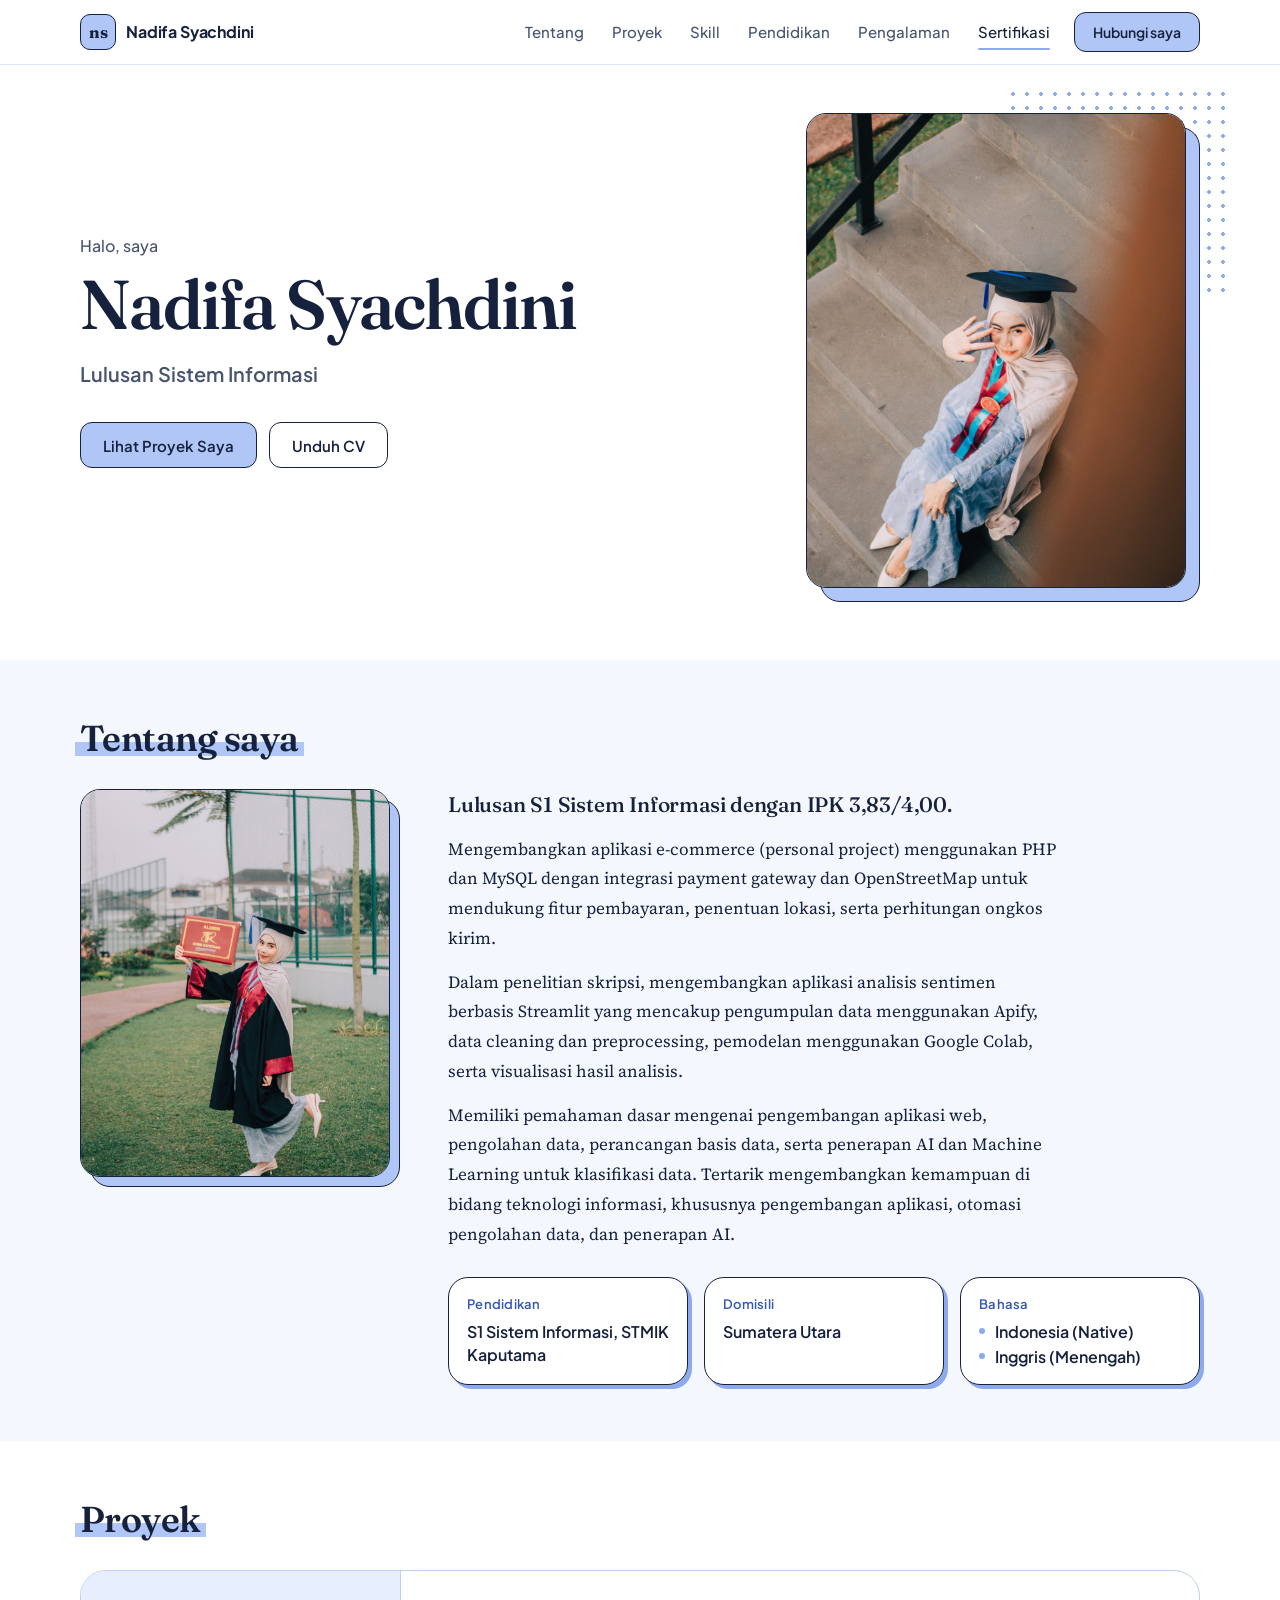
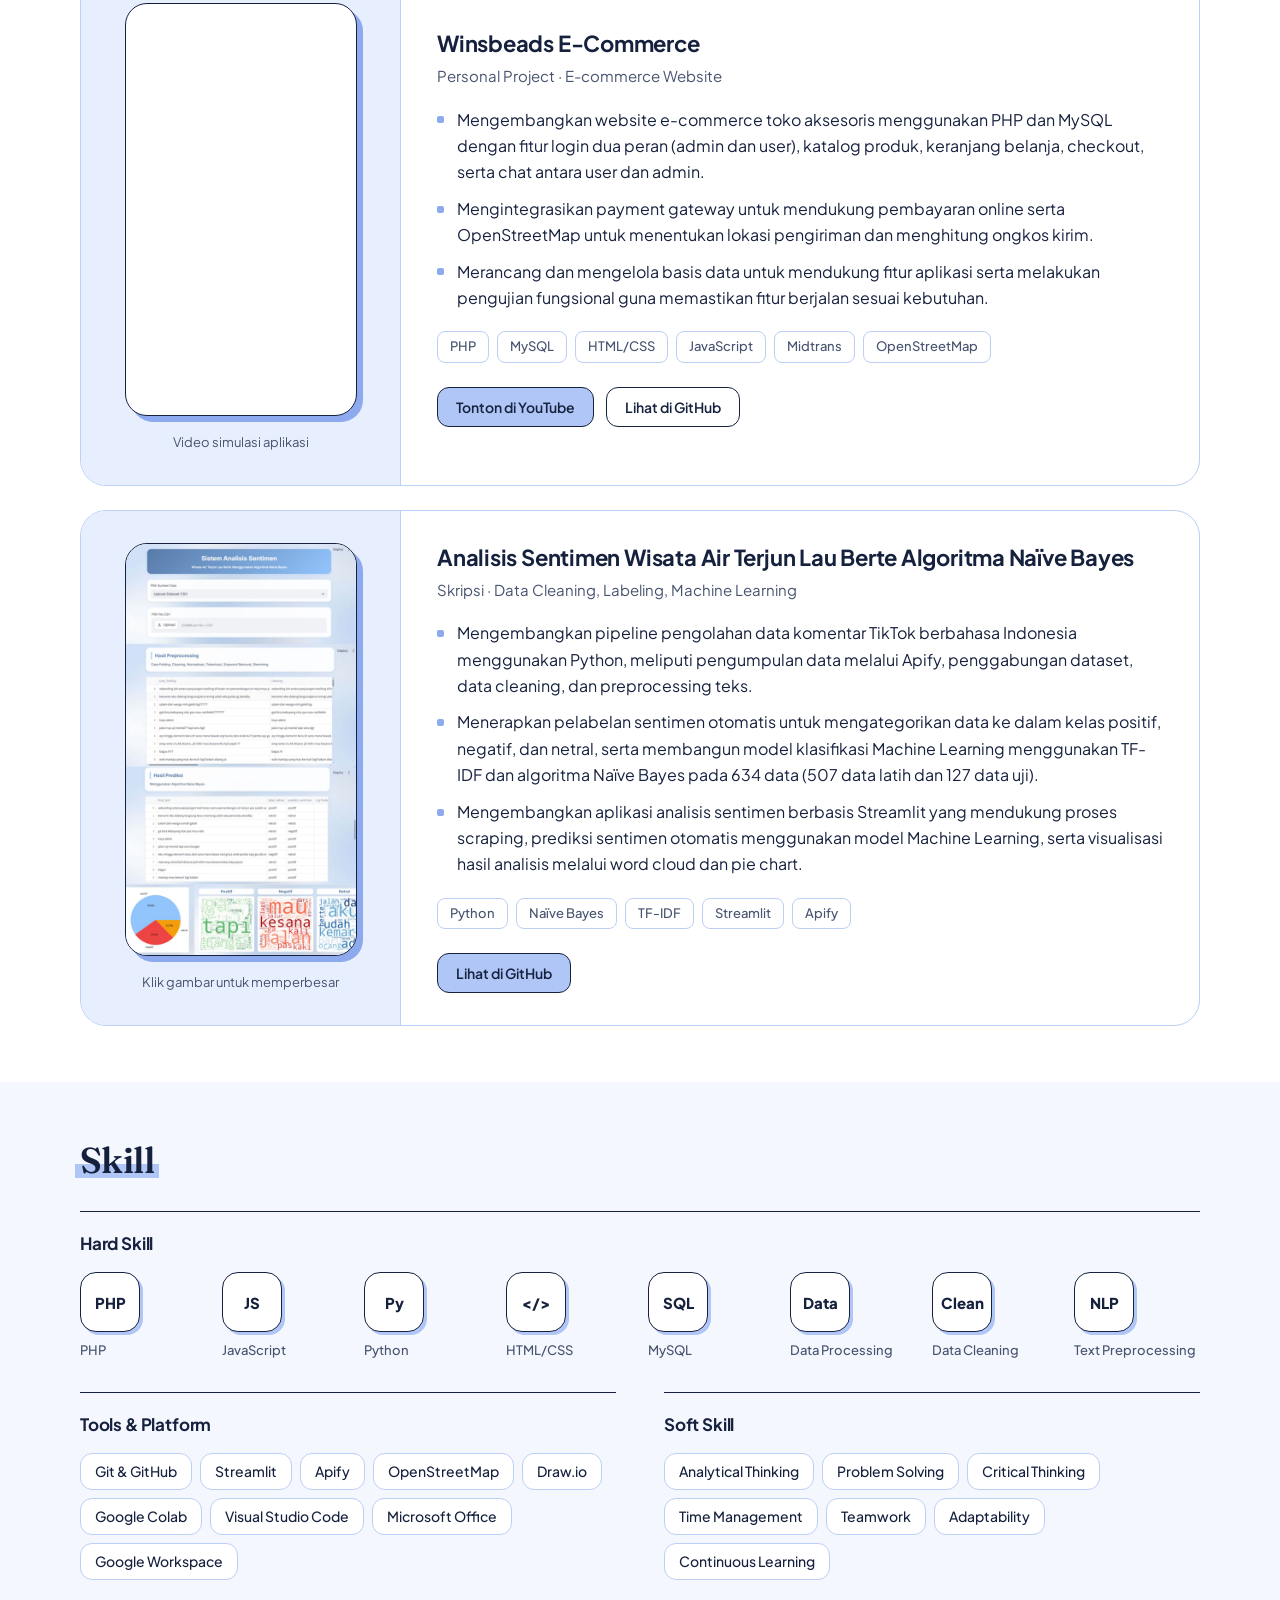
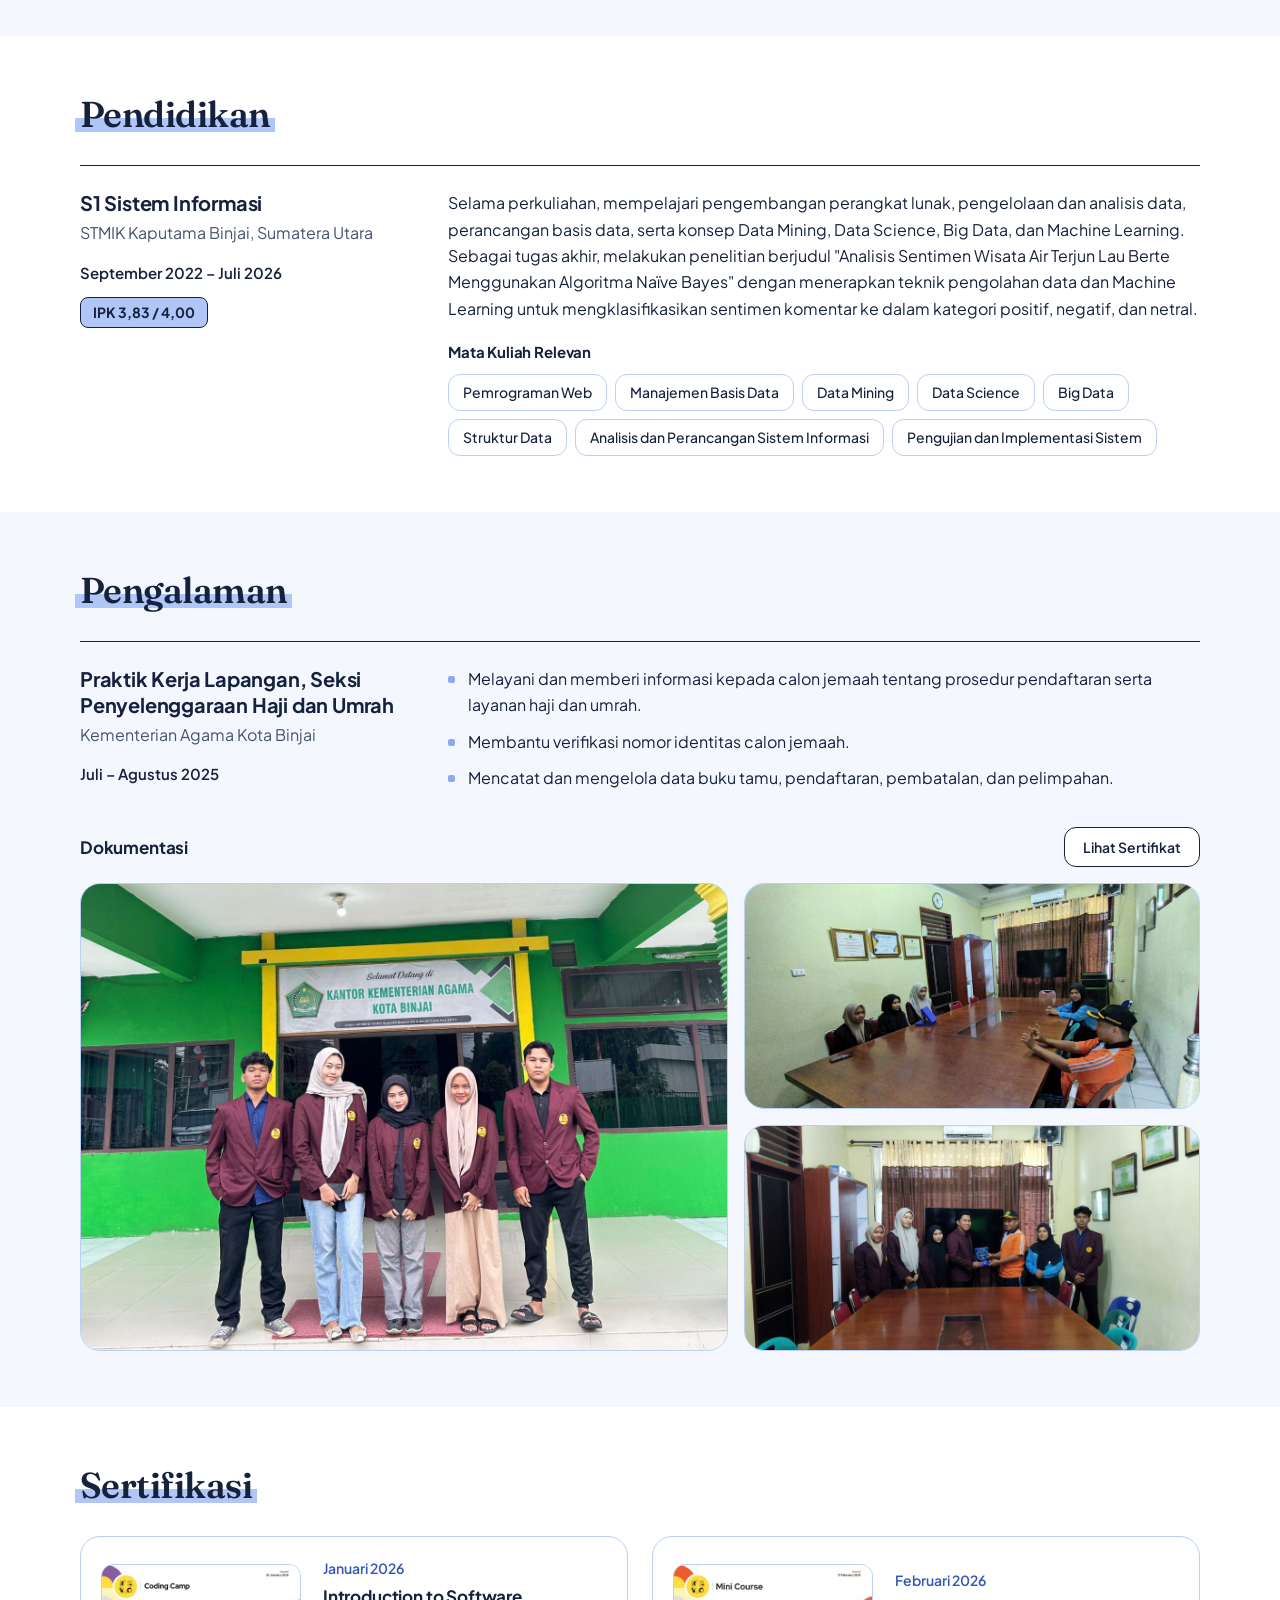
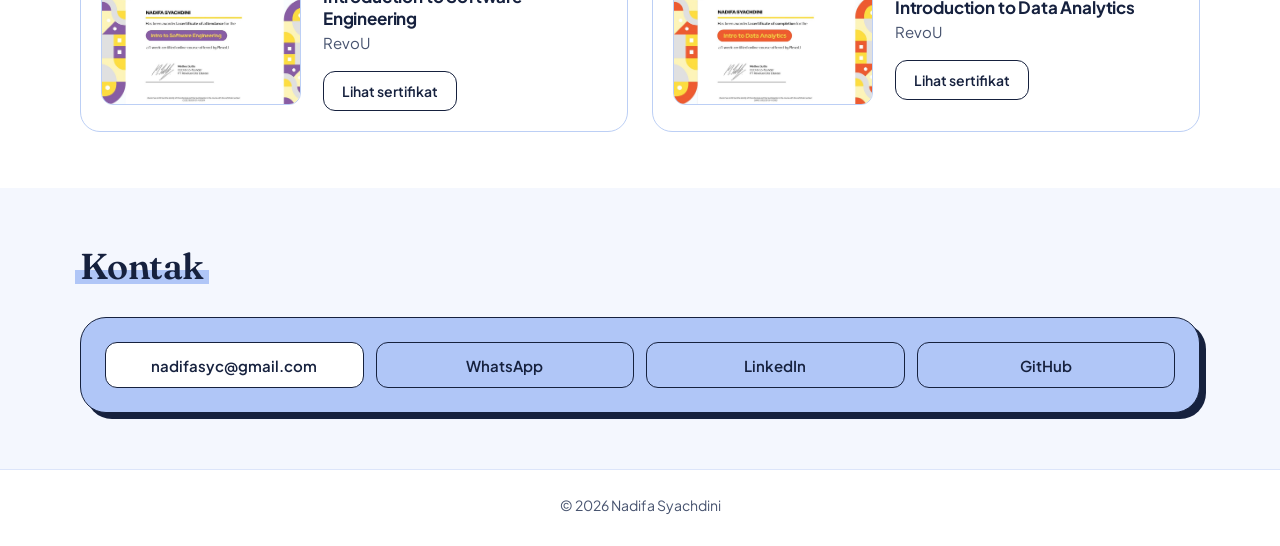
==== commit 5f0c636e: "Update index.html" ====
--- a/index.html
+++ b/index.html
@@ -233,7 +233,7 @@
         <p class="gpa">IPK 3,83 / 4,00</p>
       </div>
       <div class="entry-body">
-        <p>Selama perkuliahan, mempelajari pengembangan perangkat lunak, pengelolaan dan analisis data, perancangan basis data, serta analisis dan perancangan sistem informasi. Pengetahuan tersebut diterapkan melalui proyek pengembangan aplikasi web dan penelitian skripsi di bidang analisis sentimen.</p>
+        <p>Selama perkuliahan, mempelajari pengembangan perangkat lunak, pengelolaan dan analisis data, perancangan basis data, serta konsep Data Mining, Data Science, Big Data, dan Machine Learning. Sebagai tugas akhir, melakukan penelitian berjudul "Analisis Sentimen Wisata Air Terjun Lau Berte Menggunakan Algoritma Naïve Bayes" dengan menerapkan teknik pengolahan data dan Machine Learning untuk mengklasifikasikan sentimen komentar ke dalam kategori positif, negatif, dan netral.</p>
         <h4 class="label">Mata Kuliah Relevan</h4>
         <ul class="chips">
           <li>Pemrograman Web</li>
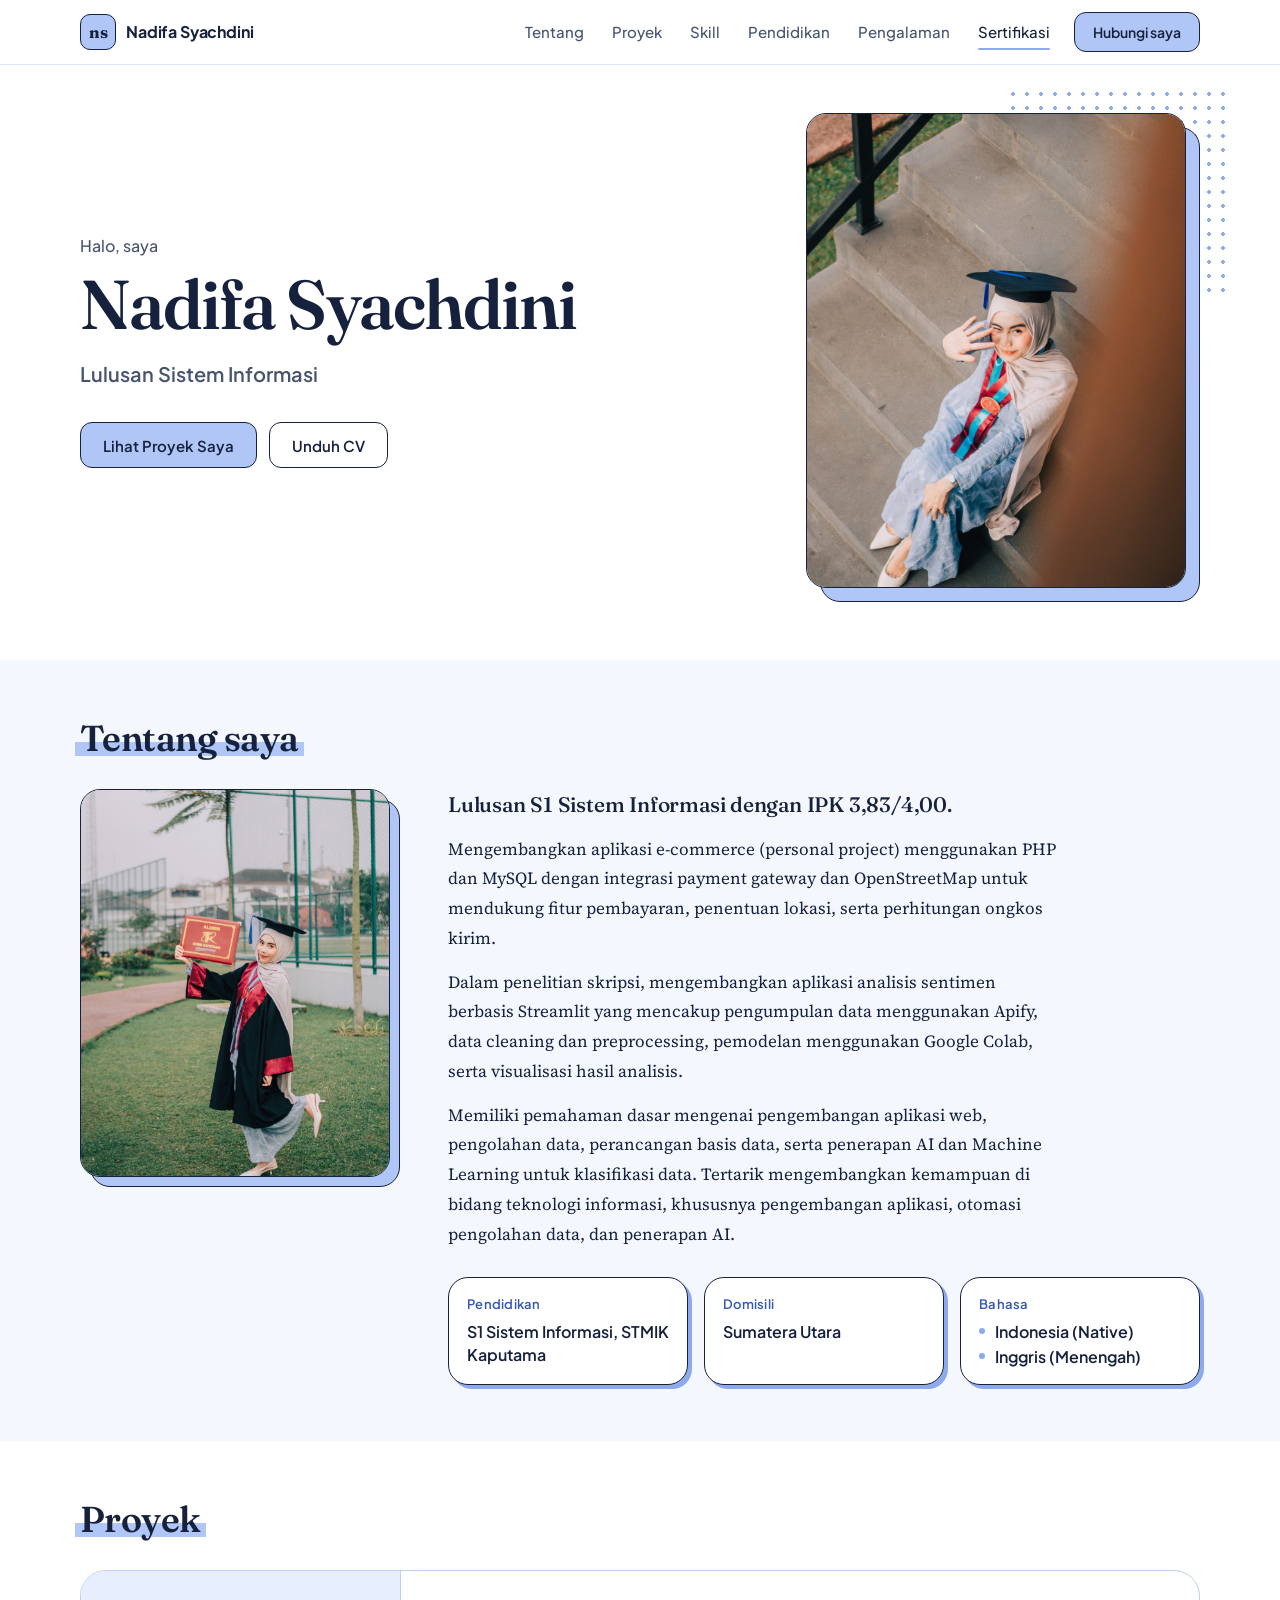
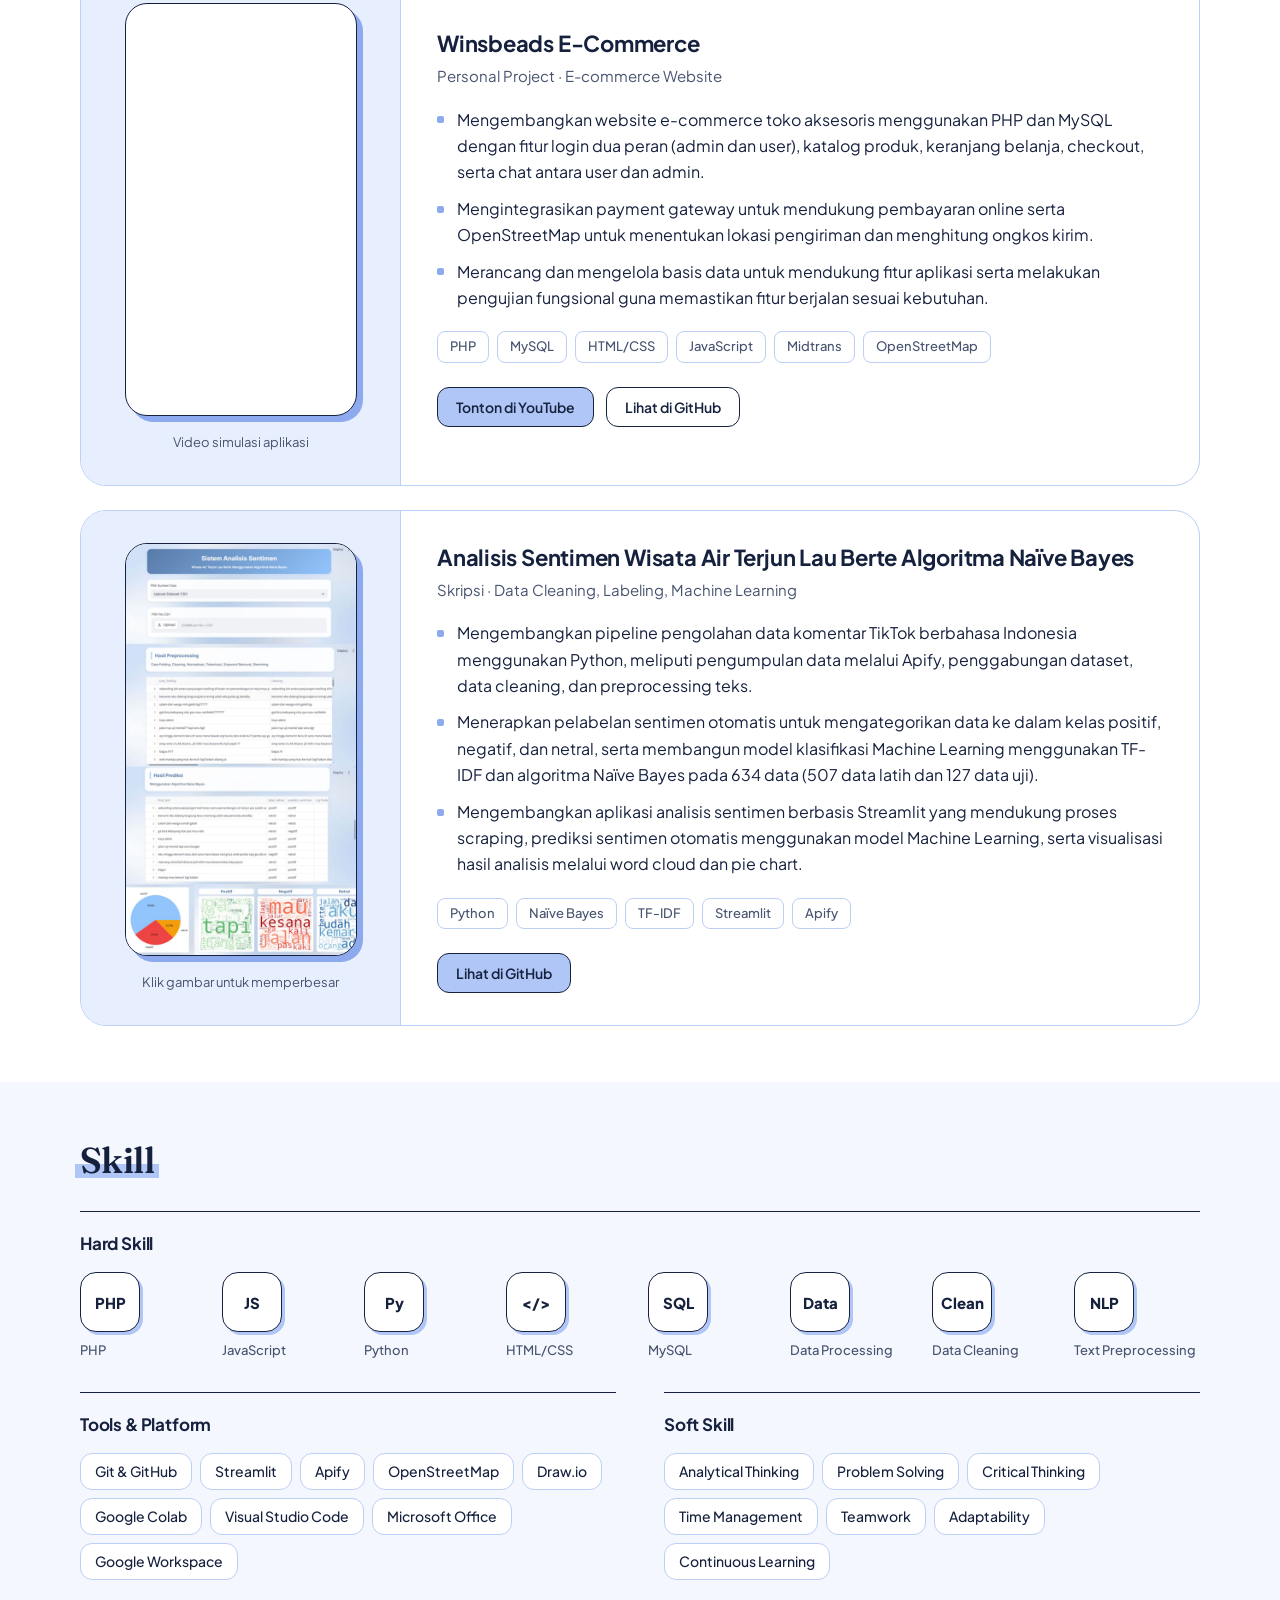
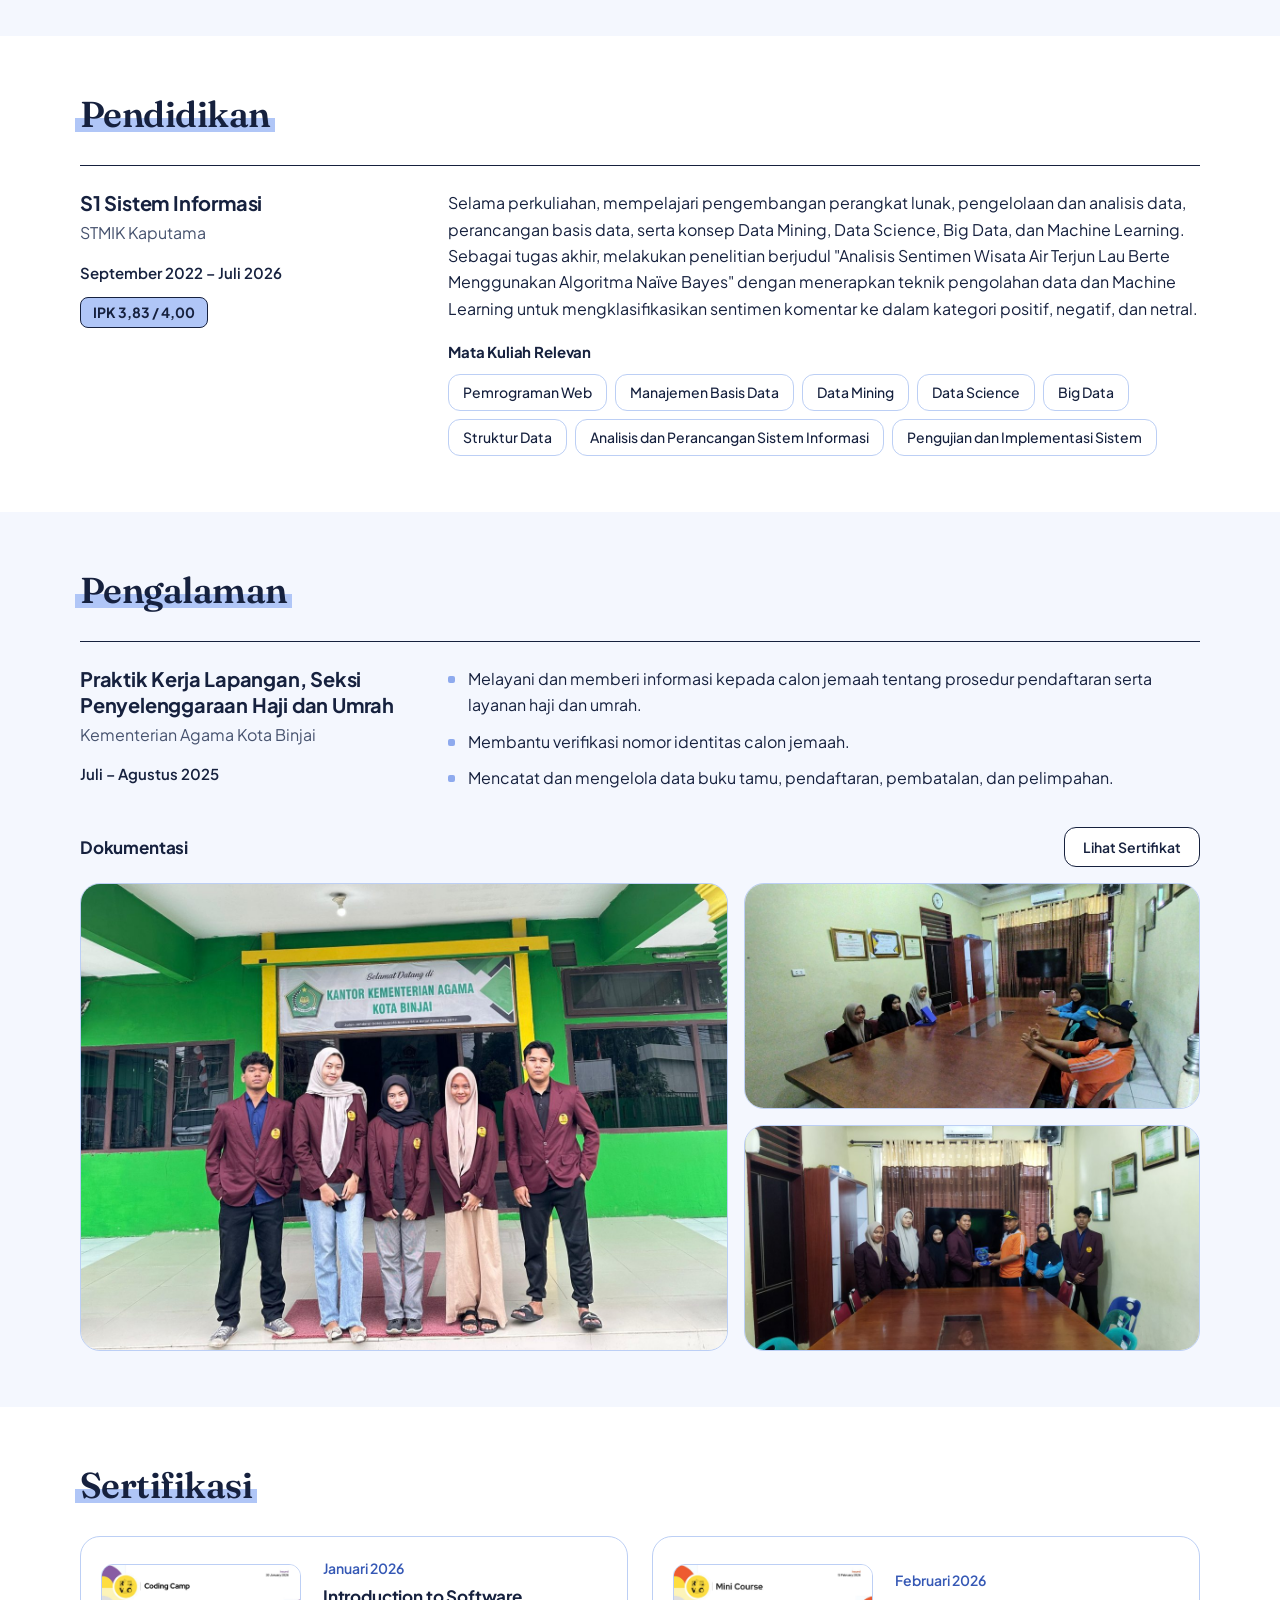
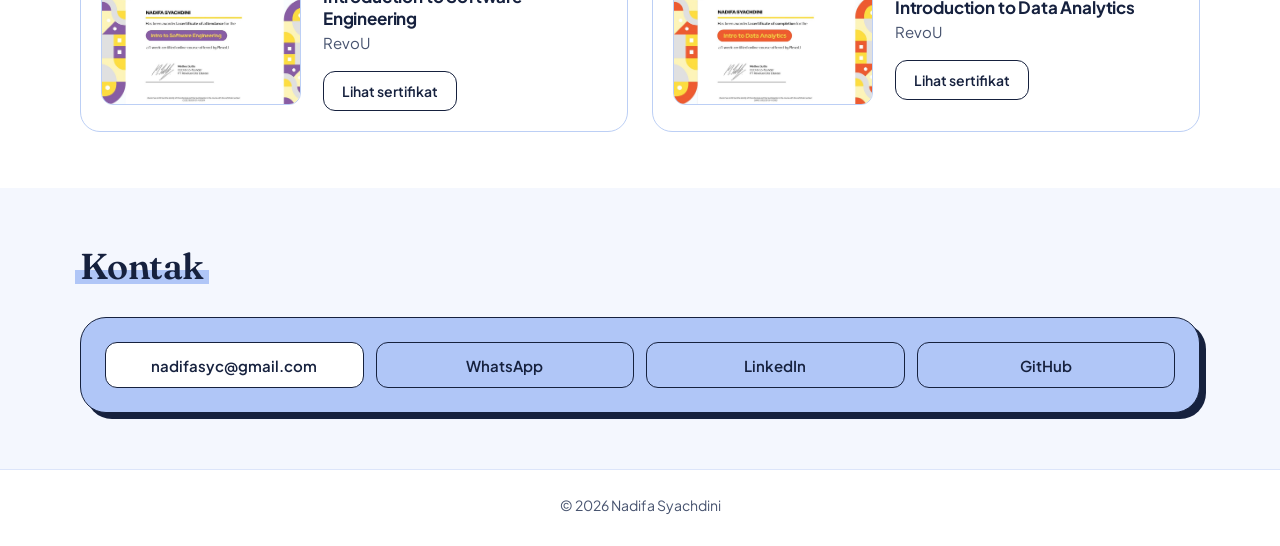
==== commit 967e855e: "Update index.html" ====
--- a/index.html
+++ b/index.html
@@ -228,7 +228,7 @@
     <article class="entry">
       <div class="entry-meta">
         <h3>S1 Sistem Informasi</h3>
-        <p class="org">STMIK Kaputama Binjai, Sumatera Utara</p>
+        <p class="org">STMIK Kaputama</p>
         <p class="period">September 2022 – Juli 2026</p>
         <p class="gpa">IPK 3,83 / 4,00</p>
       </div>
